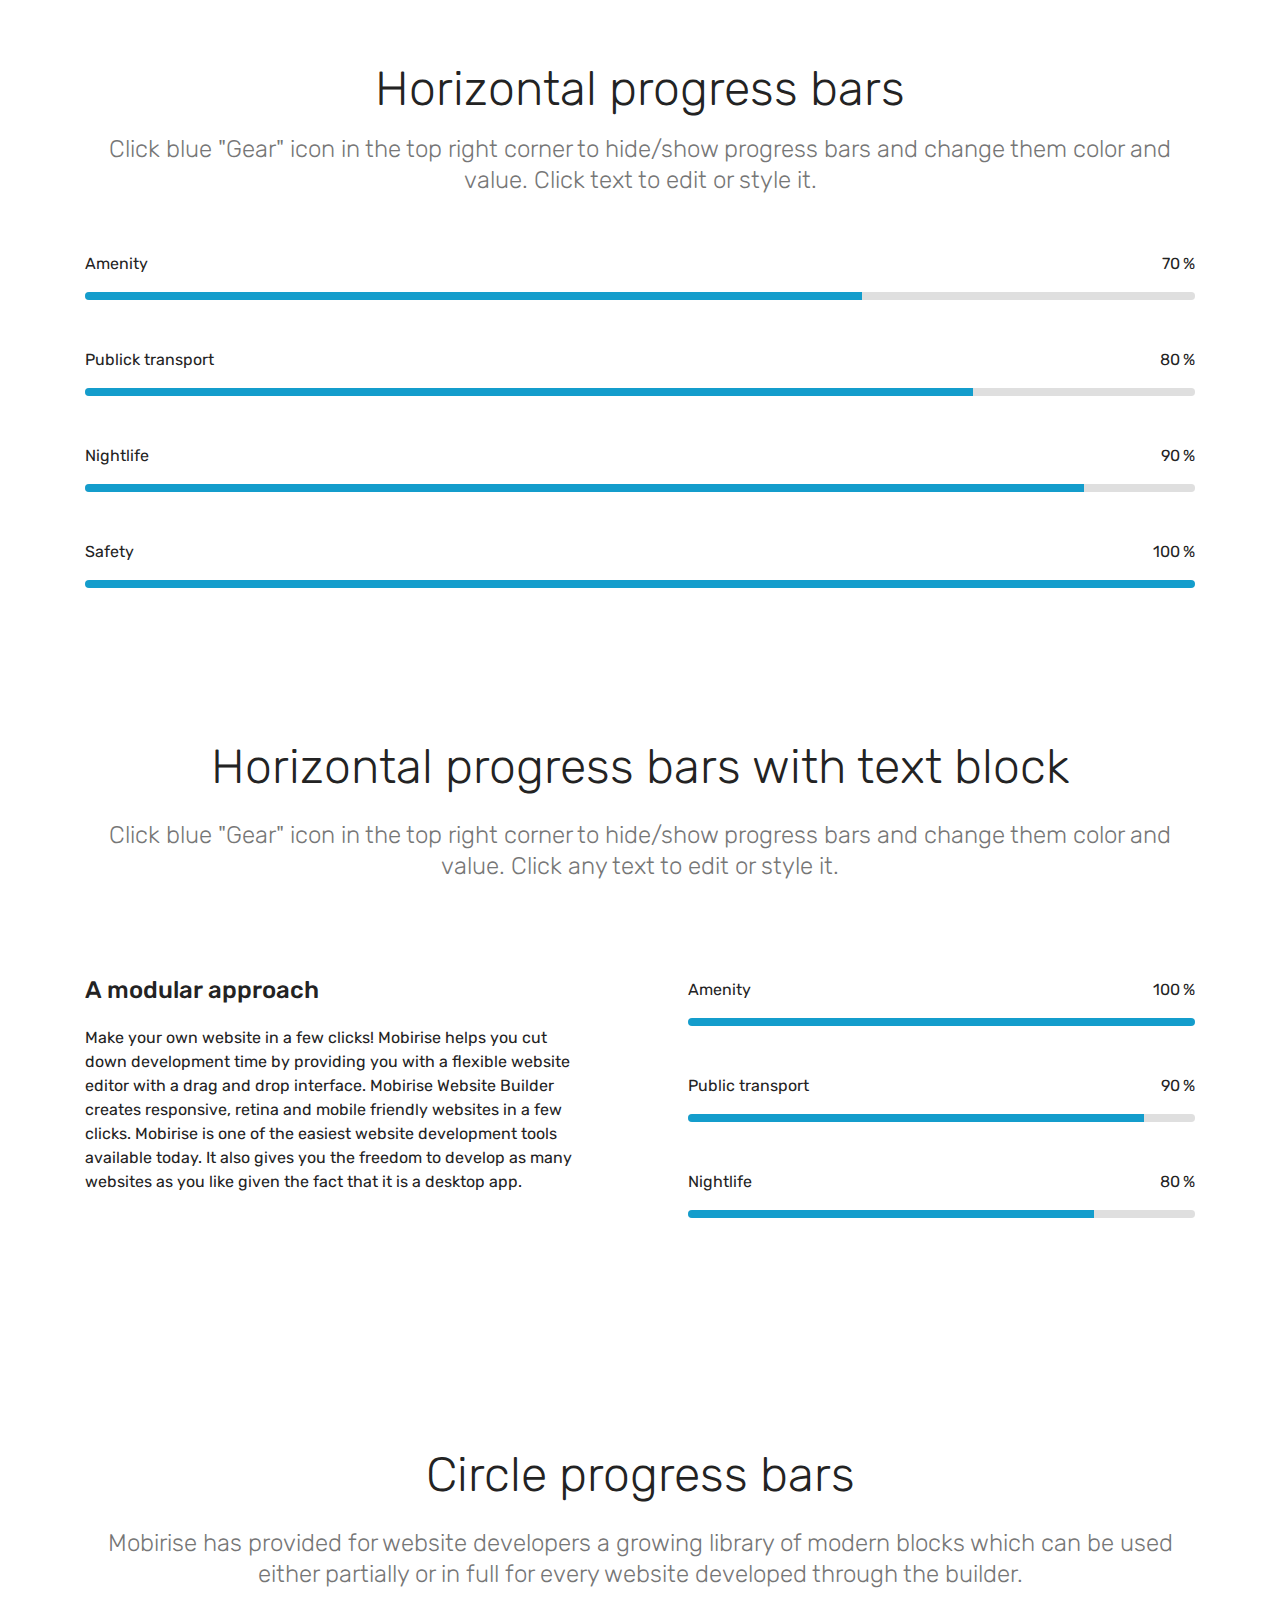
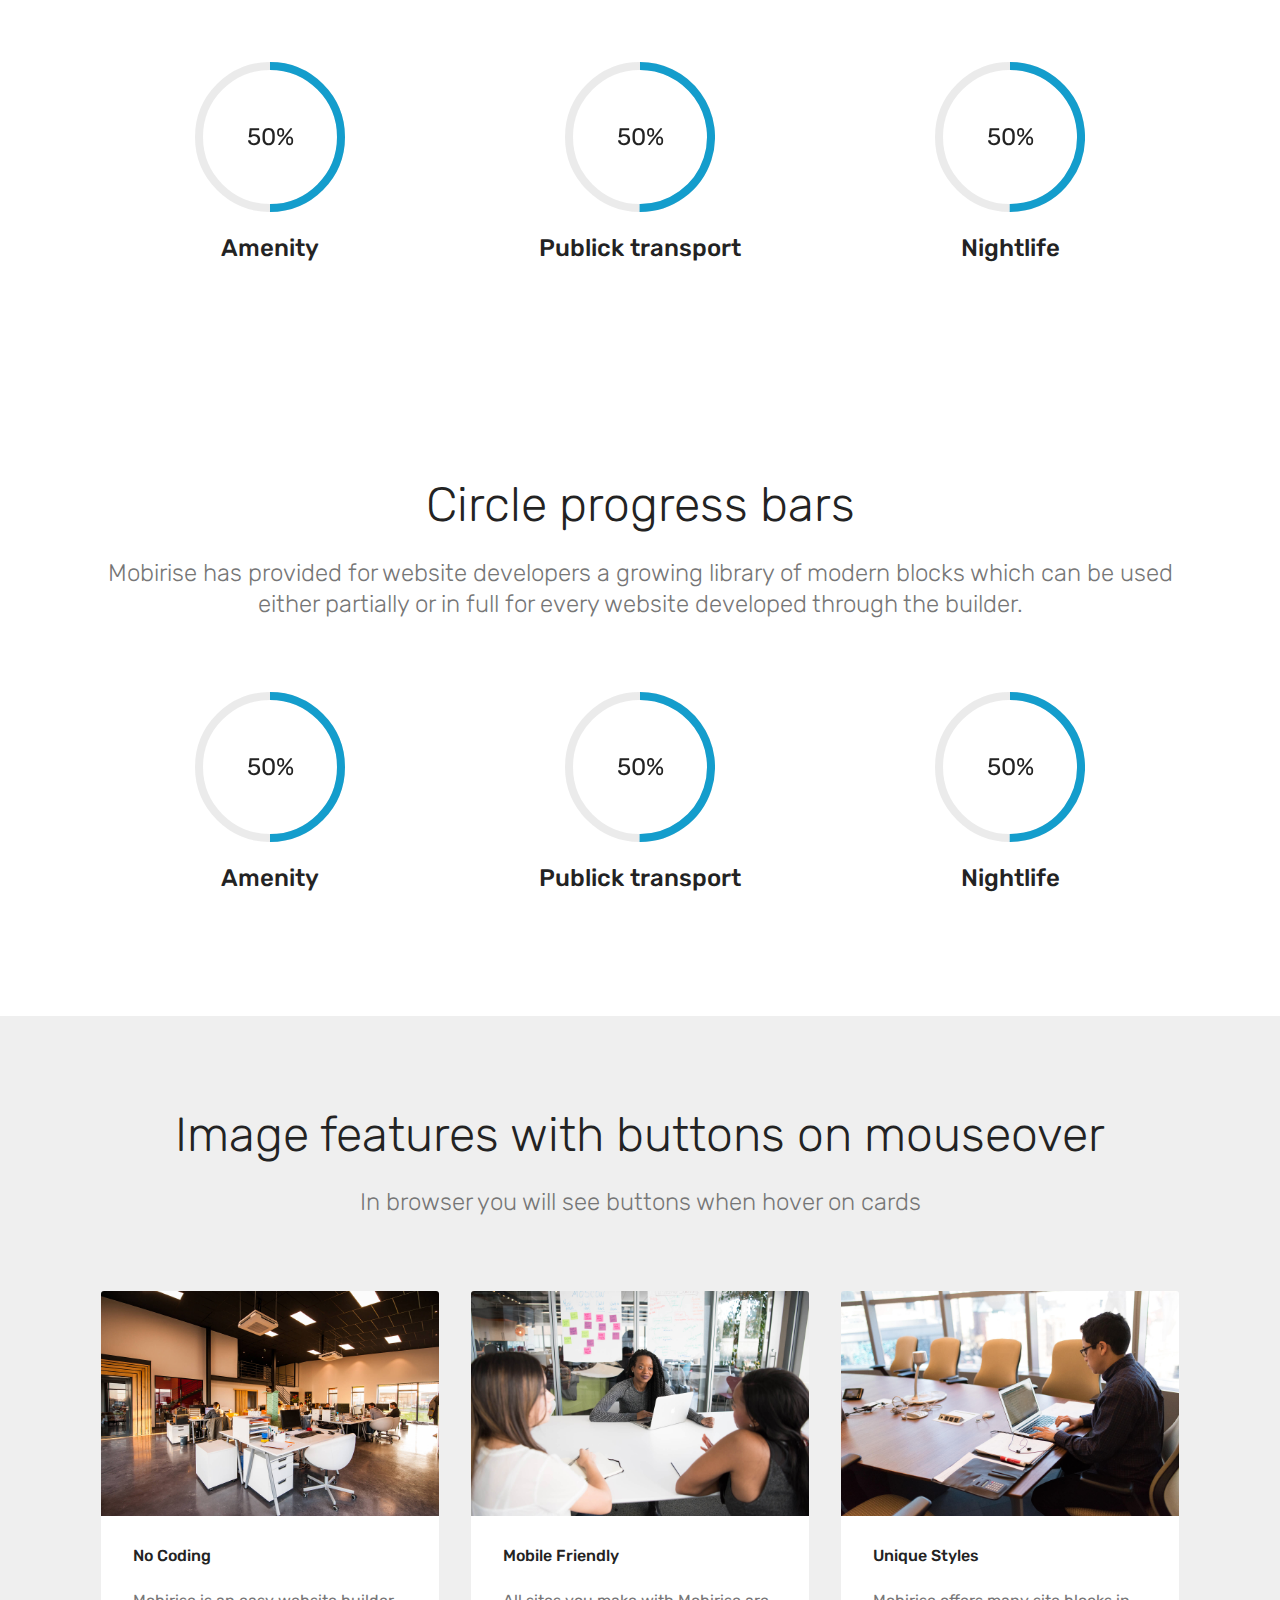
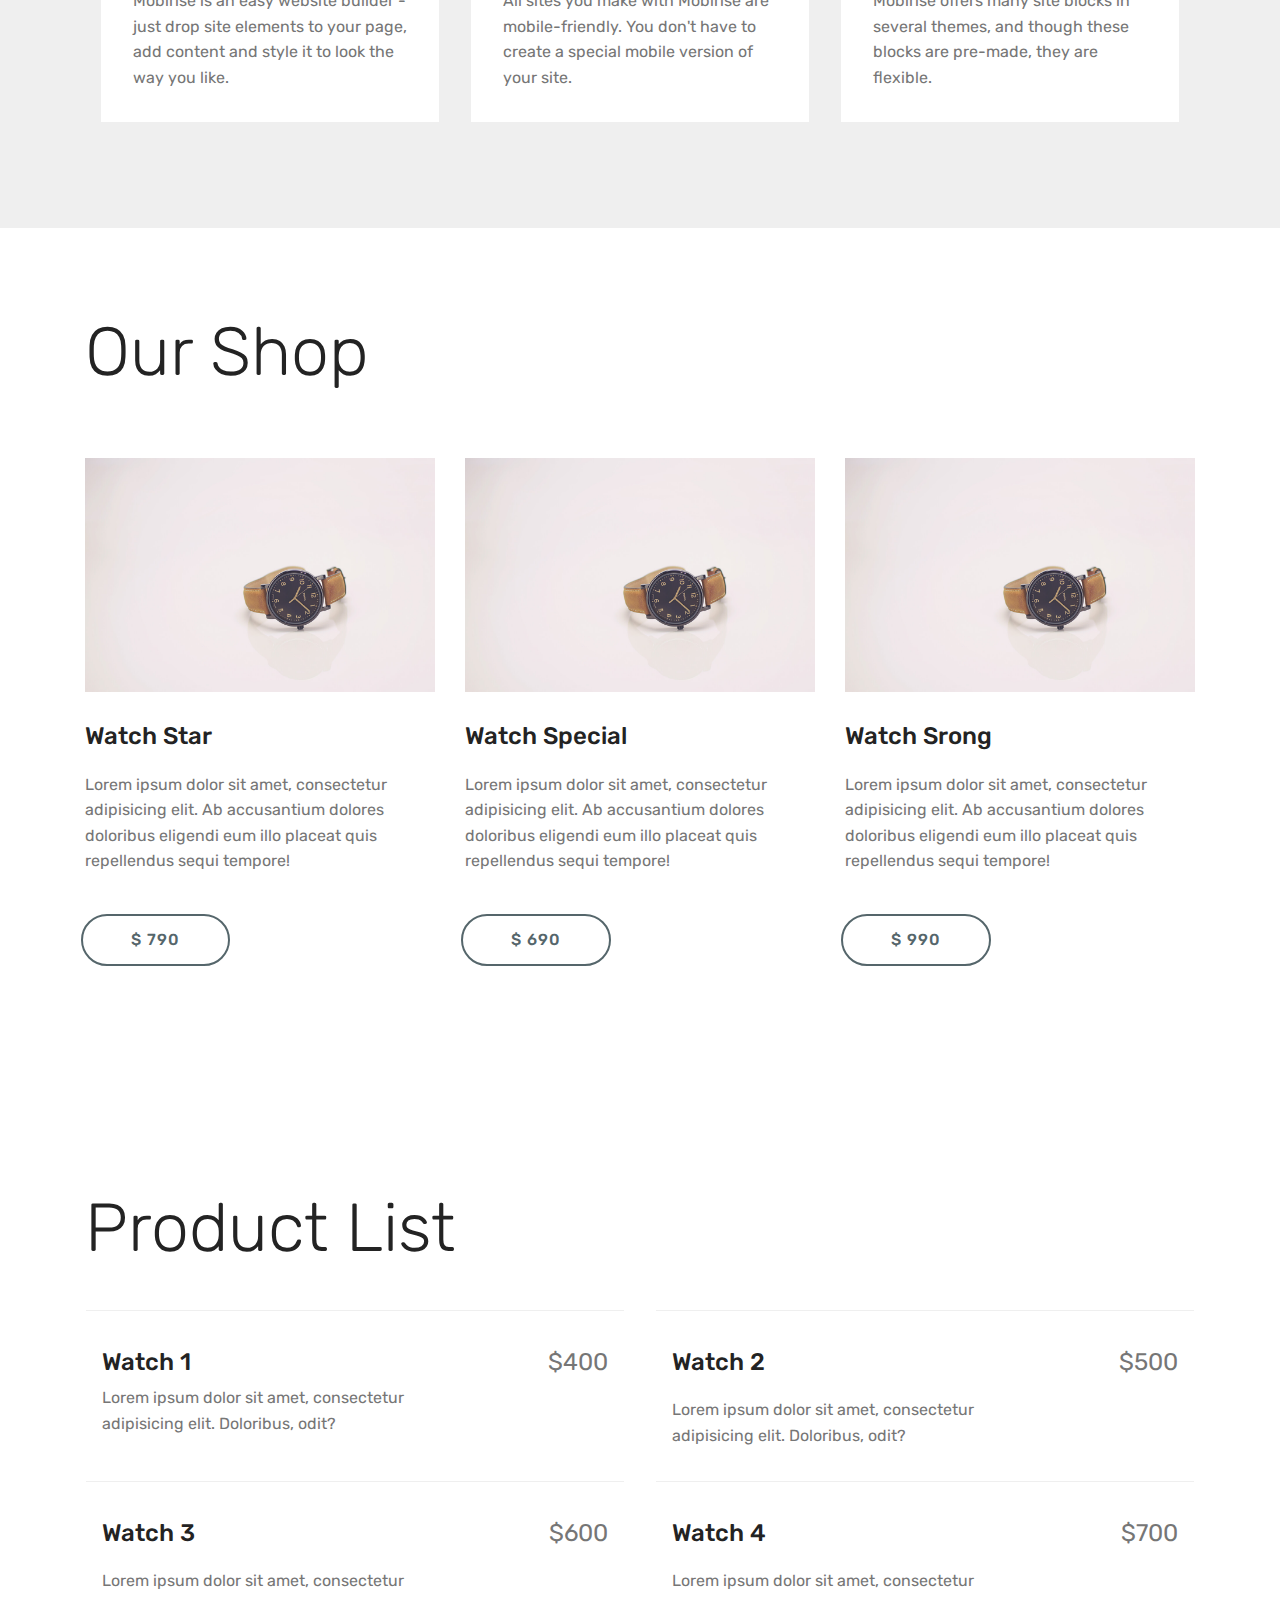
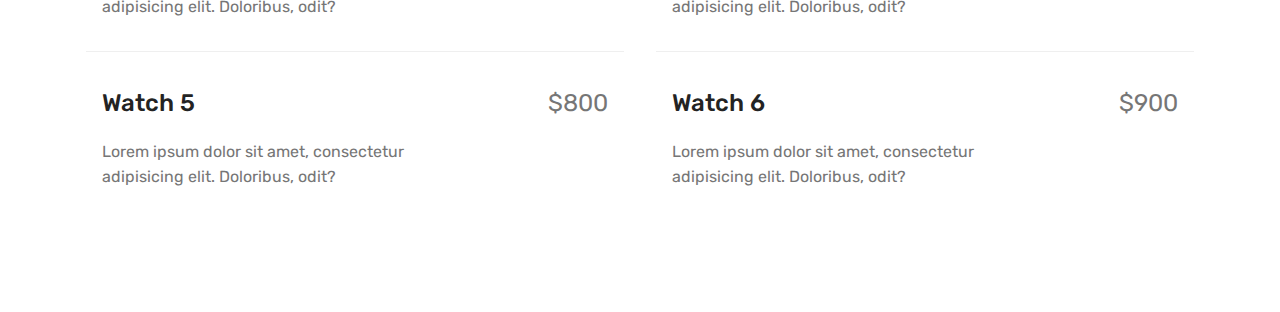
==== page1.html @ 444e35a7 "create github pages" ====
<!DOCTYPE html>
<html >
<head>
  <!-- Site made with Mobirise Website Builder v4.9.5, https://mobirise.com -->
  <meta charset="UTF-8">
  <meta http-equiv="X-UA-Compatible" content="IE=edge">
  <meta name="generator" content="Mobirise v4.9.5, mobirise.com">
  <meta name="viewport" content="width=device-width, initial-scale=1, minimum-scale=1">
  <link rel="shortcut icon" href="assets/images/logo4.png" type="image/x-icon">
  <meta name="description" content="Web Builder Description">
  <title>Page 1</title>
  <link rel="stylesheet" href="assets/tether/tether.min.css">
  <link rel="stylesheet" href="assets/bootstrap/css/bootstrap.min.css">
  <link rel="stylesheet" href="assets/bootstrap/css/bootstrap-grid.min.css">
  <link rel="stylesheet" href="assets/bootstrap/css/bootstrap-reboot.min.css">
  <link rel="stylesheet" href="assets/as-pie-progress/css/progress.min.css">
  <link rel="stylesheet" href="assets/theme/css/style.css">
  <link rel="stylesheet" href="assets/mobirise/css/mbr-additional.css" type="text/css">
  
  
  
</head>
<body>
  <section class="progress-bars1 cid-rkrWYn14xy" id="progress-bars1-0">
    
    

    

    <div class="container">
        <h2 class="mbr-section-title pb-2 align-center mbr-fonts-style display-2">
            Horizontal progress bars
        </h2>

        <h3 class="mbr-section-subtitle pb-5 mbr-fonts-style display-5">
            Click blue "Gear" icon in the top right corner to hide/show progress bars and change them color and value. Click text to edit or style it.
        </h3>

        <div class="progress_elements">
            <div class="progress1 pb-5">
                <div class="title-wrap">
                    <div class="progressbar-title mbr-fonts-style display-7">
                        <p>
                            Amenity
                        </p>
                    </div>
                    <div class="progress_value mbr-fonts-style display-7">
                        <div class="progressbar-number"></div>
                        <span>%</span>
                    </div>
                </div>
                <progress class="progress progress-primary" max="100" value="70">
                </progress>
            </div>
            
            <div class="progress2 pb-5">
                <div class="title-wrap">
                    <div class="progressbar-title mbr-fonts-style display-7">
                        <p>
                           Publick transport
                        </p>
                    </div>
                <div class="progress_value mbr-fonts-style display-7">
                    <div class="progressbar-number"></div>
                    <span>%</span>
                </div>
                </div>
                <progress class="progress progress-primary" max="100" value="80">
                </progress>
            </div>
            
            <div class="progress3 pb-5">
                <div class="title-wrap">
                    <div class="progressbar-title mbr-fonts-style display-7">
                        <p>
                            Nightlife
                        </p>
                    </div>
                    <div class="progress_value mbr-fonts-style display-7">
                        <div class="progressbar-number"></div>
                        <span>%</span>
                    </div>
                </div>
                <progress class="progress progress-primary" max="100" value="90">
                </progress>
            </div>
            
            <div class="progress4">
                <div class="title-wrap">
                    <div class="progressbar-title mbr-fonts-style display-7">
                        <p>
                            Safety
                        </p>
                    </div>
                <div class="progress_value mbr-fonts-style display-7">
                    <div class="progressbar-number"></div>
                    <span>%</span>
                </div>
                </div>
                <progress class="progress progress-primary" max="100" value="100">
                </progress>
            </div>
        </div>
    </div>
</section>

<section class="engine"><a href="https://mobirise.info">Mobirise</a></section><section class="progress-bars2 cid-rkrX08vwpB" id="progress-bars2-1">
    
     

    

    <div class="container">
        <h2 class="mbr-section-title pb-3 align-center mbr-fonts-style display-2">
            Horizontal progress bars with text block
        </h2>

        <h3 class="mbr-section-subtitle mbr-fonts-style display-5">
            Click blue "Gear" icon in the top right corner to hide/show progress bars and change them color and value. Click any text to edit or style it.
        </h3>

        <div class="row pt-5 mt-5">
            <div class="col-md-6 text-elements">
                <h4 class="section-content-title pb-3 align-left mbr-fonts-style display-5">
                    A modular approach  
                </h4>
                <p class="section-content-text align-left mbr-fonts-style display-7">
                    Make your own website in a few clicks! Mobirise helps you cut down development time by providing you with a flexible website editor with a drag and drop interface. Mobirise Website Builder creates responsive, retina and mobile friendly websites in a few clicks. Mobirise is one of the easiest website development tools available today. It also gives you the freedom to develop as many websites as you like given the fact that it is a desktop app.
                </p>
            </div>
            <div class="progress_elements col-md-6">
                <div class="progress1 pb-5">
                    <div class="title-wrap">
                        <div class="progressbar-title mbr-fonts-style display-7">
                            <p>
                                Amenity
                            </p>
                        </div>
                        <div class="progress_value mbr-fonts-style display-7">
                            <div class="progressbar-number">
                            </div>
                            <span>%</span>
                        </div>
                    </div>
                    <progress class="progress progress-primary " max="100" value="100">
                    </progress>
                </div>
                 
                <div class="progress2 pb-5">
                    <div class="title-wrap">
                        <div class="progressbar-title mbr-fonts-style display-7">
                            <p>
                                Public transport
                            </p>
                        </div>
                    <div class="progress_value mbr-fonts-style display-7">
                        <div class="progressbar-number">
                        </div>
                        <span>%</span>
                    </div>
                    </div>
                    <progress class="progress progress-primary" max="100" value="90">
                    </progress>
                </div>
                
                <div class="progress3 pb-5">
                    <div class="title-wrap">
                        <div class="progressbar-title mbr-fonts-style display-7">
                            <p>
                                Nightlife
                            </p>
                        </div>
                    <div class="progress_value mbr-fonts-style display-7">
                        <div class="progressbar-number">
                        </div>
                        <span>%</span>
                    </div>
                    </div>
                    <progress class="progress progress-primary" max="100" value="80">
                    </progress>
                </div>
                
                
            
                
            </div>
        </div>
    </div>
</section>

<section class="progress-bars3 cid-rkrX1d3pBz" id="progress-bars3-2">
 
     

    
    
    <div class="container">
        <h2 class="mbr-section-title pb-3 align-center mbr-fonts-style display-2">
            Circle progress bars
        </h2>

        <h3 class="mbr-section-subtitle mbr-fonts-style display-5">
            Mobirise has provided for website developers a growing library of modern blocks which can be used either partially or in full for every website developed through the builder.
        </h3>
    
        <div class="media-container-row pt-5 mt-2">
            <div class="card p-3 align-center">
                <div class="wrap">
                    <div class="pie_progress progress1" role="progressbar" data-goal="50">
                        <p class="pie_progress__number mbr-fonts-style display-5"></p>
                    </div>
                </div> 
                <div class="mbr-crt-title pt-3">
                    <h4 class="card-title py-2 mbr-fonts-style display-5">
                        Amenity
                    </h4>
                </div>                 
            </div>

            <div class="card p-3 align-center">
                <div class="wrap">
                    <div class="pie_progress progress2" role="progressbar" data-goal="60">
                        <p class="pie_progress__number mbr-fonts-style display-5"></p>
                    </div>
                </div> 
                <div class="mbr-crt-title pt-3">
                    <h4 class="card-title py-2 mbr-fonts-style display-5">
                        Publick transport
                    </h4>
                </div>                 
            </div>

            <div class="card p-3 align-center">
                <div class="wrap">
                    <div class="pie_progress progress3" role="progressbar" data-goal="70">
                        <p class="pie_progress__number mbr-fonts-style display-5"></p>
                    </div>
                </div> 
                <div class="mbr-crt-title pt-3">
                    <h4 class="card-title py-2 mbr-fonts-style display-5">
                        Nightlife
                    </h4>
                </div>                 
            </div>

            

            

            
        </div>
</div></section>

<section class="progress-bars3 cid-rkrX30wkEA" id="progress-bars3-3">
 
     

    
    
    <div class="container">
        <h2 class="mbr-section-title pb-3 align-center mbr-fonts-style display-2">
            Circle progress bars
        </h2>

        <h3 class="mbr-section-subtitle mbr-fonts-style display-5">
            Mobirise has provided for website developers a growing library of modern blocks which can be used either partially or in full for every website developed through the builder.
        </h3>
    
        <div class="media-container-row pt-5 mt-2">
            <div class="card p-3 align-center">
                <div class="wrap">
                    <div class="pie_progress progress1" role="progressbar" data-goal="50">
                        <p class="pie_progress__number mbr-fonts-style display-5"></p>
                    </div>
                </div> 
                <div class="mbr-crt-title pt-3">
                    <h4 class="card-title py-2 mbr-fonts-style display-5">
                        Amenity
                    </h4>
                </div>                 
            </div>

            <div class="card p-3 align-center">
                <div class="wrap">
                    <div class="pie_progress progress2" role="progressbar" data-goal="60">
                        <p class="pie_progress__number mbr-fonts-style display-5"></p>
                    </div>
                </div> 
                <div class="mbr-crt-title pt-3">
                    <h4 class="card-title py-2 mbr-fonts-style display-5">
                        Publick transport
                    </h4>
                </div>                 
            </div>

            <div class="card p-3 align-center">
                <div class="wrap">
                    <div class="pie_progress progress3" role="progressbar" data-goal="70">
                        <p class="pie_progress__number mbr-fonts-style display-5"></p>
                    </div>
                </div> 
                <div class="mbr-crt-title pt-3">
                    <h4 class="card-title py-2 mbr-fonts-style display-5">
                        Nightlife
                    </h4>
                </div>                 
            </div>

            

            

            
        </div>
</div></section>

<section class="features18 popup-btn-cards cid-rkrXeiwgIJ" id="features18-4">

    

    
    <div class="container">
        <h2 class="mbr-section-title pb-3 align-center mbr-fonts-style display-2">
            Image features with buttons on mouseover
        </h2>
        <h3 class="mbr-section-subtitle display-5 align-center mbr-fonts-style mbr-light">
            In browser you will see buttons when hover on cards
        </h3>
        <div class="media-container-row pt-5 ">
            <div class="card p-3 col-12 col-md-6 col-lg-4">
                <div class="card-wrapper ">
                    <div class="card-img">
                        <div class="mbr-overlay"></div>
                        <div class="mbr-section-btn text-center">
                            <a href="https://mobirise.co" class="btn btn-primary display-4">Learn More</a>
                        </div>
                        <img src="assets/images/background1.jpg" alt="Mobirise">
                    </div>
                    <div class="card-box">
                        <h4 class="card-title mbr-fonts-style display-7">
                            No Coding
                        </h4>
                        <p class="mbr-text mbr-fonts-style align-left display-7">
                            Mobirise is an easy website builder - just drop site elements to your page, add content and style it to look the way you like.
                        </p>
                    </div>
                </div>
            </div>
            <div class="card p-3 col-12 col-md-6 col-lg-4">
                <div class="card-wrapper">
                    <div class="card-img">
                        <div class="mbr-overlay"></div>
                        <div class="mbr-section-btn text-center">
                            <a href="https://mobirise.co" class="btn btn-primary display-4">Learn More</a>
                        </div>
                        <img src="assets/images/background2.jpg" alt="Mobirise">
                    </div>
                    <div class="card-box">
                        <h4 class="card-title mbr-fonts-style display-7">
                            Mobile Friendly
                        </h4>
                        <p class="mbr-text mbr-fonts-style display-7">
                           All sites you make with Mobirise are mobile-friendly. You don't have to create a special mobile version of your site.
                        </p>
                    </div>
                </div>
            </div>

            <div class="card p-3 col-12 col-md-6 col-lg-4">
                <div class="card-wrapper">
                    <div class="card-img">
                        <div class="mbr-overlay"></div>
                        <div class="mbr-section-btn text-center">
                            <a href="https://mobirise.co" class="btn btn-primary display-4">Learn More</a>
                        </div>
                        <img src="assets/images/background3.jpg" alt="Mobirise">
                    </div>
                    <div class="card-box">
                        <h4 class="card-title mbr-fonts-style display-7">
                            Unique Styles
                        </h4>
                        <p class="mbr-text mbr-fonts-style display-7">
                            Mobirise offers many site blocks in several themes, and though these blocks are pre-made, they are flexible.
                        </p>
                    </div>
                </div>
            </div>

            
        </div>
    </div>
</section>

<section class="services1 cid-rkrXhoCvKe" id="services1-5">
    <!---->
    
    <!---->
    <!--Overlay-->
    
    <!--Container-->
    <div class="container">
        <div class="row justify-content-center">
            <!--Titles-->
            <div class="title pb-5 col-12">
                <h2 class="align-left pb-3 mbr-fonts-style display-1">
                    Our Shop
                </h2>
                
            </div>
            <!--Card-1-->
            <div class="card col-12 col-md-6 col-lg-4">
                <div class="card-wrapper">
                    <div class="card-img">
                        <img src="assets/images/product1.jpg" alt="Mobirise">
                    </div>
                    <div class="card-box pb-md-5">
                        <h4 class="card-title mbr-fonts-style display-5">
                            Watch Star
                        </h4>
                        <p class="mbr-text mbr-fonts-style display-7">
                            Lorem ipsum dolor sit amet, consectetur adipisicing elit. Ab accusantium dolores doloribus
                            eligendi eum illo placeat quis repellendus sequi tempore!
                        </p>
                        <!--Btn-->
                        <div class="mbr-section-btn align-left">
                            <a href="https://mobirise.co" class="btn btn-warning-outline display-4">
                                $ 790
                            </a>
                        </div>
                    </div>
                </div>
            </div>
            <!--Card-2-->
            <div class="card col-12 col-md-6 col-lg-4">
                <div class="card-wrapper">
                    <div class="card-img">
                        <img src="assets/images/product1.jpg" alt="Mobirise">
                    </div>
                    <div class="card-box pb-md-5">
                        <h4 class="card-title mbr-fonts-style display-5">
                            Watch Special
                        </h4>
                        <p class="mbr-text mbr-fonts-style display-7">
                            Lorem ipsum dolor sit amet, consectetur adipisicing elit. Ab accusantium dolores doloribus
                            eligendi eum illo placeat quis repellendus sequi tempore!
                        </p>
                        <!--Btn-->
                        <div class="mbr-section-btn align-left">
                            <a href="https://mobirise.co" class="btn btn-warning-outline display-4">
                                $ 690
                            </a>
                        </div>
                    </div>
                </div>
            </div>
            <!--Card-3-->
            <div class="card col-12 col-md-6 col-lg-4 last-child">
                <div class="card-wrapper">
                    <div class="card-img">
                        <img src="assets/images/product1.jpg" alt="Mobirise">
                    </div>
                    <div class="card-box">
                        <h4 class="card-title mbr-fonts-style display-5">
                            Watch Srong
                        </h4>
                        <p class="mbr-text mbr-fonts-style display-7">
                            Lorem ipsum dolor sit amet, consectetur adipisicing elit. Ab accusantium dolores doloribus
                            eligendi eum illo placeat quis repellendus sequi tempore!
                        </p>
                        <!--Btn-->
                        <div class="mbr-section-btn align-left">
                            <a href="https://mobirise.co" class="btn btn-warning-outline display-4">
                                $ 990
                            </a>
                        </div>
                    </div>
                </div>
            </div>
            <!--Card-4-->
            
        </div>
    </div>
</section>

<section class="services3 cid-rkrXj0FADo" id="services3-6">
    <!---->
    
    <!---->
    <!--Overlay-->
    
    <!--Container-->
    <div class="container">
        <div class="row">
            <!--Titles-->
            <div class="title pb-5 col-12">
                <h2 class="align-left mbr-fonts-style display-1">
                    Product List
                </h2>
                
            </div>
            <!--Card-1-->
            <div class="card px-3 col-12 col-md-6">
                <div class="card-wrapper media-container-row media-container-row">
                    <div class="card-box">
                        <div class="top-line pb-1">
                            <h4 class="card-title mbr-fonts-style display-5">
                                Watch 1
                            </h4>
                            <p class="mbr-text card-title cost mbr-fonts-style m-0 display-5">
                                $400
                            </p>
                        </div>
                        <div class="bottom-line">
                            <p class="mbr-text mbr-fonts-style display-7">
                                Lorem ipsum dolor sit amet, consectetur adipisicing elit. Doloribus, odit?
                            </p>
                        </div>
                    </div>
                </div>
            </div>
            <!--Card-2-->
            <div class="card px-3 col-12 col-md-6">
                <div class="card-wrapper media-container-row media-container-row">
                    <div class="card-box">
                        <div class="top-line pb-3">
                            <h4 class="card-title mbr-fonts-style display-5">
                                Watch 2
                            </h4>
                            <p class="mbr-text card-title cost mbr-fonts-style m-0 display-5">
                                $500
                            </p>
                        </div>
                        <div class="bottom-line">
                            <p class="mbr-text mbr-fonts-style display-7">
                                Lorem ipsum dolor sit amet, consectetur adipisicing elit. Doloribus, odit?
                            </p>
                        </div>
                    </div>
                </div>
            </div>
            <!--Card-3-->
            <div class="card px-3 col-12 col-md-6">
                <div class="card-wrapper media-container-row media-container-row">
                    <div class="card-box">
                        <div class="top-line pb-3">
                            <h4 class="card-title mbr-fonts-style display-5">
                                Watch 3
                            </h4>
                            <p class="mbr-text card-title cost mbr-fonts-style m-0 display-5">
                                $600
                            </p>
                        </div>
                        <div class="bottom-line">
                            <p class="mbr-text mbr-fonts-style display-7">
                                Lorem ipsum dolor sit amet, consectetur adipisicing elit. Doloribus, odit?
                            </p>
                        </div>
                    </div>
                </div>
            </div>
            <!--Card-4-->
            <div class="card px-3 col-12 col-md-6">
                <div class="card-wrapper media-container-row media-container-row">
                    <div class="card-box">
                        <div class="top-line pb-3">
                            <h4 class="card-title mbr-fonts-style display-5">
                                Watch 4
                            </h4>
                            <p class="mbr-text card-title cost mbr-fonts-style m-0 display-5">
                                $700
                            </p>
                        </div>
                        <div class="bottom-line">
                            <p class="mbr-text mbr-fonts-style display-7">
                                Lorem ipsum dolor sit amet, consectetur adipisicing elit. Doloribus, odit?
                            </p>
                        </div>
                    </div>
                </div>
            </div>
            <!--Card-5-->
            <div class="card px-3 col-12 col-md-6">
                <div class="card-wrapper media-container-row media-container-row">
                    <div class="card-box">
                        <div class="top-line pb-3">
                            <h4 class="card-title mbr-fonts-style display-5">
                                Watch 5
                            </h4>
                            <p class="mbr-text card-title cost mbr-fonts-style m-0 display-5">
                                $800
                            </p>
                        </div>
                        <div class="bottom-line">
                            <p class="mbr-text mbr-fonts-style display-7">
                                Lorem ipsum dolor sit amet, consectetur adipisicing elit. Doloribus, odit?
                            </p>
                        </div>
                    </div>
                </div>
            </div>
            <!--Card-6-->
            <div class="card px-3 col-12 col-md-6">
                <div class="card-wrapper media-container-row media-container-row">
                    <div class="card-box">
                        <div class="top-line pb-3">
                            <h4 class="card-title mbr-fonts-style display-5">
                                Watch 6
                            </h4>
                            <p class="mbr-text card-title cost mbr-fonts-style m-0 display-5">
                                $900
                            </p>
                        </div>
                        <div class="bottom-line">
                            <p class="mbr-text mbr-fonts-style display-7">
                                Lorem ipsum dolor sit amet, consectetur adipisicing elit. Doloribus, odit?
                            </p>
                        </div>
                    </div>
                </div>
            </div>
            <!--Card-7-->
            
            <!--Card-8-->
            
            <!--Card-9-->
            
            <!--Card-10-->
            
            <!--Card-11-->
            
            <!--Card-12-->
            
        </div>
    </div>
</section>


  <script src="assets/web/assets/jquery/jquery.min.js"></script>
  <script src="assets/popper/popper.min.js"></script>
  <script src="assets/tether/tether.min.js"></script>
  <script src="assets/bootstrap/js/bootstrap.min.js"></script>
  <script src="assets/smoothscroll/smooth-scroll.js"></script>
  <script src="assets/as-pie-progress/jquery-as-pie-progress.min.js"></script>
  <script src="assets/mbr-popup-btns/mbr-popup-btns.js"></script>
  <script src="assets/theme/js/script.js"></script>
  
  
</body>
</html>
---- assets/as-pie-progress/css/progress.min.css ----
/**
* jQuery asPieProgress
* A jQuery plugin that animate the progress bar
* Compiled: Fri Sep 02 2016 14:07:00 GMT+0800 (CST)
* @version v0.3.4
* @link https://github.com/amazingSurge/jquery-asPieProgress
* @copyright LGPL-3.0
*/
.pie_progress{position:relative;text-align:center;-webkit-transform-style:preserve-3d;transform-style:preserve-3d}.pie_progress svg{margin:0 auto}.pie_progress__content,.pie_progress__icon,.pie_progress__label,.pie_progress__number{position:absolute;top:50%;left:0;width:100%;-webkit-transform:translateY(-50%);-ms-transform:translateY(-50%);transform:translateY(-50%)}.pie_progress__number{font-size:42px}.pie_progress__label{margin-top:32px;font-size:12px}.pie_progress__svg{position:relative;display:inline-block;width:100%;padding-bottom:100%;overflow:hidden;vertical-align:middle}.pie_progress__svg svg{position:absolute;top:0;left:0;display:inline-block}
---- assets/theme/css/style.css ----
/*!
 * Mobirise v4 theme (https://mobirise.com/)
 * Copyright 2017 Mobirise
 */
section {
  background-color: #eeeeee; }

section,
.container,
.container-fluid {
  position: relative;
  word-wrap: break-word; }

a.mbr-iconfont:hover {
  text-decoration: none; }

.article .lead p, .article .lead ul, .article .lead ol, .article .lead pre, .article .lead blockquote {
  margin-bottom: 0; }

a {
  font-style: normal;
  font-weight: 400;
  cursor: pointer; }
  a, a:hover {
    text-decoration: none; }

figure {
  margin-bottom: 0; }

body {
  color: #232323; }

h1, h2, h3, h4, h5, h6,
.h1, .h2, .h3, .h4, .h5, .h6,
.display-1, .display-2, .display-3, .display-4 {
  line-height: 1;
  word-break: break-word;
  word-wrap: break-word; }

b, strong {
  font-weight: bold; }

blockquote {
  padding: 10px 0 10px 20px;
  position: relative;
  border-left: 2px solid;
  border-color: #ff3366; }

input:-webkit-autofill, input:-webkit-autofill:hover, input:-webkit-autofill:focus, input:-webkit-autofill:active {
  transition-delay: 9999s;
  transition-property: background-color, color; }

textarea[type="hidden"] {
  display: none; }

body {
  position: relative; }

section {
  background-position: 50% 50%;
  background-repeat: no-repeat;
  background-size: cover; }
  section .mbr-background-video,
  section .mbr-background-video-preview {
    position: absolute;
    bottom: 0;
    left: 0;
    right: 0;
    top: 0; }

.hidden {
  visibility: hidden; }

.mbr-z-index20 {
  z-index: 20; }

/*! Base colors */
.mbr-white {
  color: #ffffff; }

.mbr-black {
  color: #000000; }

.mbr-bg-white {
  background-color: #ffffff; }

.mbr-bg-black {
  background-color: #000000; }

/*! Text-aligns */
.align-left {
  text-align: left; }

.align-center {
  text-align: center; }

.align-right {
  text-align: right; }

@media (max-width: 767px) {
  .align-left, .align-center, .align-right, .mbr-section-btn, .mbr-section-title {
    text-align: center; } }
/*! Font-weight  */
.mbr-light {
  font-weight: 300; }

.mbr-regular {
  font-weight: 400; }

.mbr-semibold {
  font-weight: 500; }

.mbr-bold {
  font-weight: 700; }

/*! Media  */
.media-size-item {
  -webkit-flex: 1 1 auto;
  -moz-flex: 1 1 auto;
  -ms-flex: 1 1 auto;
  -o-flex: 1 1 auto;
  flex: 1 1 auto; }

.media-content {
  -webkit-flex-basis: 100%;
  flex-basis: 100%; }

.media-container-row {
  display: -ms-flexbox;
  display: -webkit-flex;
  display: flex;
  -webkit-flex-direction: row;
  -ms-flex-direction: row;
  flex-direction: row;
  -webkit-flex-wrap: wrap;
  -ms-flex-wrap: wrap;
  flex-wrap: wrap;
  -webkit-justify-content: center;
  -ms-flex-pack: center;
  justify-content: center;
  -webkit-align-content: center;
  -ms-flex-line-pack: center;
  align-content: center;
  -webkit-align-items: start;
  -ms-flex-align: start;
  align-items: start; }
  .media-container-row .media-size-item {
    width: 400px; }

.media-container-column {
  display: -ms-flexbox;
  display: -webkit-flex;
  display: flex;
  -webkit-flex-direction: column;
  -ms-flex-direction: column;
  flex-direction: column;
  -webkit-flex-wrap: wrap;
  -ms-flex-wrap: wrap;
  flex-wrap: wrap;
  -webkit-justify-content: center;
  -ms-flex-pack: center;
  justify-content: center;
  -webkit-align-content: center;
  -ms-flex-line-pack: center;
  align-content: center;
  -webkit-align-items: stretch;
  -ms-flex-align: stretch;
  align-items: stretch; }
  .media-container-column > * {
    width: 100%; }

@media (min-width: 992px) {
  .media-container-row {
    -webkit-flex-wrap: nowrap;
    -ms-flex-wrap: nowrap;
    flex-wrap: nowrap; } }
figure {
  overflow: hidden; }

figure[mbr-media-size] {
  transition: width 0.1s; }

.mbr-figure img, .mbr-figure iframe {
  display: block;
  width: 100%; }

.card {
  background-color: transparent;
  border: none; }

.card-img {
  text-align: center;
  flex-shrink: 0;
  -webkit-flex-shrink: 0; }

.media {
  max-width: 100%;
  margin: 0 auto; }

.mbr-figure {
  -ms-flex-item-align: center;
  -ms-grid-row-align: center;
  -webkit-align-self: center;
  align-self: center; }

.media-container > div {
  max-width: 100%; }

.mbr-figure img, .card-img img {
  width: 100%; }

@media (max-width: 991px) {
  .media-size-item {
    width: auto !important; }

  .media {
    width: auto; }

  .mbr-figure {
    width: 100% !important; } }
/*! Buttons */
.mbr-section-btn {
  margin-left: -.25rem;
  margin-right: -.25rem;
  font-size: 0; }

nav .mbr-section-btn {
  margin-left: 0rem;
  margin-right: 0rem; }

/*! Btn icon margin */
.btn .mbr-iconfont, .btn.btn-sm .mbr-iconfont {
  cursor: pointer;
  margin-right: 0.5rem; }

.btn.btn-md .mbr-iconfont, .btn.btn-md .mbr-iconfont {
  margin-right: 0.8rem; }

.mbr-regular {
  font-weight: 400; }

.mbr-semibold {
  font-weight: 500; }

.mbr-bold {
  font-weight: 700; }

[type="submit"] {
  -webkit-appearance: none; }

/*! Full-screen */
.mbr-fullscreen .mbr-overlay {
  min-height: 100vh; }

.mbr-fullscreen {
  display: flex;
  display: -webkit-flex;
  display: -moz-flex;
  display: -ms-flex;
  display: -o-flex;
  align-items: center;
  -webkit-align-items: center;
  min-height: 100vh;
  padding-top: 3rem;
  padding-bottom: 3rem; }

/*! Map */
.map {
  height: 25rem;
  position: relative; }
  .map iframe {
    width: 100%;
    height: 100%; }

/* Form */
.form-asterisk {
  font-family: initial;
  position: absolute;
  top: -2px;
  font-weight: normal; }

/*! Scroll to top arrow */
.mbr-arrow-up {
  bottom: 25px;
  right: 90px;
  position: fixed;
  text-align: right;
  z-index: 5000;
  color: #ffffff;
  font-size: 32px;
  transform: rotate(180deg);
  -webkit-transform: rotate(180deg); }

.mbr-arrow-up a {
  background: rgba(0, 0, 0, 0.2);
  border-radius: 3px;
  color: #fff;
  display: inline-block;
  height: 60px;
  width: 60px;
  outline-style: none !important;
  position: relative;
  text-decoration: none;
  transition: all .3s ease-in-out;
  cursor: pointer;
  text-align: center; }
  .mbr-arrow-up a:hover {
    background-color: rgba(0, 0, 0, 0.4); }
  .mbr-arrow-up a i {
    line-height: 60px; }

.mbr-arrow-up-icon {
  display: block;
  color: #fff; }

.mbr-arrow-up-icon::before {
  content: "\203a";
  display: inline-block;
  font-family: serif;
  font-size: 32px;
  line-height: 1;
  font-style: normal;
  position: relative;
  top: 6px;
  left: -4px;
  -webkit-transform: rotate(-90deg);
  transform: rotate(-90deg); }

/*! Arrow Down */
.mbr-arrow {
  position: absolute;
  bottom: 45px;
  left: 50%;
  width: 60px;
  height: 60px;
  cursor: pointer;
  background-color: rgba(80, 80, 80, 0.5);
  border-radius: 50%;
  -webkit-transform: translateX(-50%);
  transform: translateX(-50%); }
  .mbr-arrow > a {
    display: inline-block;
    text-decoration: none;
    outline-style: none;
    -webkit-animation: arrowdown 1.7s ease-in-out infinite;
    animation: arrowdown 1.7s ease-in-out infinite; }
    .mbr-arrow > a > i {
      position: absolute;
      top: -2px;
      left: 15px;
      font-size: 2rem; }

@keyframes arrowdown {
  0% {
    transform: translateY(0px);
    -webkit-transform: translateY(0px); }
  50% {
    transform: translateY(-5px);
    -webkit-transform: translateY(-5px); }
  100% {
    transform: translateY(0px);
    -webkit-transform: translateY(0px); } }
@-webkit-keyframes arrowdown {
  0% {
    transform: translateY(0px);
    -webkit-transform: translateY(0px); }
  50% {
    transform: translateY(-5px);
    -webkit-transform: translateY(-5px); }
  100% {
    transform: translateY(0px);
    -webkit-transform: translateY(0px); } }
@media (max-width: 500px) {
  .mbr-arrow-up {
    left: 50%;
    right: auto;
    transform: translateX(-50%) rotate(180deg);
    -webkit-transform: translateX(-50%) rotate(180deg); } }
/*Gradients animation*/
@keyframes gradient-animation {
  from {
    background-position: 0% 100%;
    animation-timing-function: ease-in-out; }
  to {
    background-position: 100% 0%;
    animation-timing-function: ease-in-out; } }
@-webkit-keyframes gradient-animation {
  from {
    background-position: 0% 100%;
    animation-timing-function: ease-in-out; }
  to {
    background-position: 100% 0%;
    animation-timing-function: ease-in-out; } }
.bg-gradient {
  background-size: 200% 200%;
  animation: gradient-animation 5s infinite alternate;
  -webkit-animation: gradient-animation 5s infinite alternate; }

.menu .navbar-brand {
  display: -webkit-flex; }
  .menu .navbar-brand span {
    display: flex;
    display: -webkit-flex; }
  .menu .navbar-brand .navbar-caption-wrap {
    display: -webkit-flex; }
  .menu .navbar-brand .navbar-logo img {
    display: -webkit-flex; }
@media (min-width: 768px) and (max-width: 991px) {
  .menu .navbar-toggleable-sm .navbar-nav {
    display: -webkit-box;
    display: -webkit-flex;
    display: -ms-flexbox; } }
@media (min-width: 992px) {
  .menu .navbar-nav.nav-dropdown {
    display: -webkit-flex; }
  .menu .navbar-toggleable-sm .navbar-collapse {
    display: -webkit-flex !important; } }
@media (max-width: 767px) {
  .menu .navbar-collapse {
    max-height: 80vh; }
  .menu .dropdown-menu {
    max-height: 60vh; } }

.navbar {
  display: -webkit-flex;
  -webkit-flex-wrap: wrap;
  -webkit-align-items: center;
  -webkit-justify-content: space-between; }

.navbar-collapse {
  -webkit-flex-basis: 100%;
  -webkit-flex-grow: 1;
  -webkit-align-items: center; }

.nav-dropdown .link {
  padding: .667em 1.667em !important;
  margin: 0 !important; }

.nav {
  display: -webkit-flex;
  -webkit-flex-wrap: wrap; }

.row {
  display: -webkit-flex;
  -webkit-flex-wrap: wrap; }

.justify-content-center {
  -webkit-justify-content: center; }

.form-inline {
  display: -webkit-flex;
  -webkit-flex-flow: row wrap;
  -webkit-align-items: center; }

.card-wrapper {
  -webkit-flex: 1; }

.carousel-control {
  z-index: 10;
  display: -webkit-flex;
  -webkit-align-items: center;
  -webkit-justify-content: center; }

.carousel-controls {
  display: -webkit-flex; }

.media {
  display: -webkit-flex; }

.jq-selectbox__select {
  padding: 1.07em .5em;
  position: absolute;
  top: 0;
  left: 0;
  width: 100%; }

.jq-selectbox__dropdown {
  position: absolute;
  top: 100% !important;
  left: 0 !important;
  width: 100% !important; }

.jq-selectbox__trigger-arrow {
  transform: translateY(-50%); }

.jq-selectbox li {
  padding: 1.07em .5em; }

/*# sourceMappingURL=style.css.map */
.engine {
	position: absolute;
	text-indent: -2400px;
	text-align: center;
	padding: 0;
	top: 0;
	left: -2400px;
}
---- assets/mobirise/css/mbr-additional.css ----
@import url(https://fonts.googleapis.com/css?family=Rubik:300,300i,400,400i,500,500i,700,700i,900,900i);





body {
  font-style: normal;
  line-height: 1.5;
}
.mbr-section-title {
  font-style: normal;
  line-height: 1.2;
}
.mbr-section-subtitle {
  line-height: 1.3;
}
.mbr-text {
  font-style: normal;
  line-height: 1.6;
}
.display-1 {
  font-family: 'Rubik', sans-serif;
  font-size: 4.25rem;
}
.display-1 > .mbr-iconfont {
  font-size: 6.8rem;
}
.display-2 {
  font-family: 'Rubik', sans-serif;
  font-size: 3rem;
}
.display-2 > .mbr-iconfont {
  font-size: 4.8rem;
}
.display-4 {
  font-family: 'Rubik', sans-serif;
  font-size: 1rem;
}
.display-4 > .mbr-iconfont {
  font-size: 1.6rem;
}
.display-5 {
  font-family: 'Rubik', sans-serif;
  font-size: 1.5rem;
}
.display-5 > .mbr-iconfont {
  font-size: 2.4rem;
}
.display-7 {
  font-family: 'Rubik', sans-serif;
  font-size: 1rem;
}
.display-7 > .mbr-iconfont {
  font-size: 1.6rem;
}
/* ---- Fluid typography for mobile devices ---- */
/* 1.4 - font scale ratio ( bootstrap == 1.42857 ) */
/* 100vw - current viewport width */
/* (48 - 20)  48 == 48rem == 768px, 20 == 20rem == 320px(minimal supported viewport) */
/* 0.65 - min scale variable, may vary */
@media (max-width: 768px) {
  .display-1 {
    font-size: 3.4rem;
    font-size: calc( 2.1374999999999997rem + (4.25 - 2.1374999999999997) * ((100vw - 20rem) / (48 - 20)));
    line-height: calc( 1.4 * (2.1374999999999997rem + (4.25 - 2.1374999999999997) * ((100vw - 20rem) / (48 - 20))));
  }
  .display-2 {
    font-size: 2.4rem;
    font-size: calc( 1.7rem + (3 - 1.7) * ((100vw - 20rem) / (48 - 20)));
    line-height: calc( 1.4 * (1.7rem + (3 - 1.7) * ((100vw - 20rem) / (48 - 20))));
  }
  .display-4 {
    font-size: 0.8rem;
    font-size: calc( 1rem + (1 - 1) * ((100vw - 20rem) / (48 - 20)));
    line-height: calc( 1.4 * (1rem + (1 - 1) * ((100vw - 20rem) / (48 - 20))));
  }
  .display-5 {
    font-size: 1.2rem;
    font-size: calc( 1.175rem + (1.5 - 1.175) * ((100vw - 20rem) / (48 - 20)));
    line-height: calc( 1.4 * (1.175rem + (1.5 - 1.175) * ((100vw - 20rem) / (48 - 20))));
  }
}
/* Buttons */
.btn {
  font-weight: 500;
  border-width: 2px;
  font-style: normal;
  letter-spacing: 1px;
  margin: .4rem .8rem;
  white-space: normal;
  -webkit-transition: all 0.3s ease-in-out;
  -moz-transition: all 0.3s ease-in-out;
  transition: all 0.3s ease-in-out;
  display: inline-flex;
  align-items: center;
  justify-content: center;
  word-break: break-word;
  -webkit-align-items: center;
  -webkit-justify-content: center;
  display: -webkit-inline-flex;
  padding: 1rem 3rem;
  border-radius: 3px;
}
.btn-sm {
  font-weight: 500;
  letter-spacing: 1px;
  -webkit-transition: all 0.3s ease-in-out;
  -moz-transition: all 0.3s ease-in-out;
  transition: all 0.3s ease-in-out;
  padding: 0.6rem 1.5rem;
  border-radius: 3px;
}
.btn-md {
  font-weight: 500;
  letter-spacing: 1px;
  margin: .4rem .8rem !important;
  -webkit-transition: all 0.3s ease-in-out;
  -moz-transition: all 0.3s ease-in-out;
  transition: all 0.3s ease-in-out;
  padding: 1rem 3rem;
  border-radius: 3px;
}
.btn-lg {
  font-weight: 500;
  letter-spacing: 1px;
  margin: .4rem .8rem !important;
  -webkit-transition: all 0.3s ease-in-out;
  -moz-transition: all 0.3s ease-in-out;
  transition: all 0.3s ease-in-out;
  padding: 1.2rem 3.2rem;
  border-radius: 3px;
}
.bg-primary {
  background-color: #149dcc !important;
}
.bg-success {
  background-color: #f7ed4a !important;
}
.bg-info {
  background-color: #82786e !important;
}
.bg-warning {
  background-color: #879a9f !important;
}
.bg-danger {
  background-color: #b1a374 !important;
}
.btn-primary,
.btn-primary:active {
  background-color: #149dcc !important;
  border-color: #149dcc !important;
  color: #ffffff !important;
}
.btn-primary:hover,
.btn-primary:focus,
.btn-primary.focus,
.btn-primary.active {
  color: #ffffff !important;
  background-color: #0d6786 !important;
  border-color: #0d6786 !important;
}
.btn-primary.disabled,
.btn-primary:disabled {
  color: #ffffff !important;
  background-color: #0d6786 !important;
  border-color: #0d6786 !important;
}
.btn-secondary,
.btn-secondary:active {
  background-color: #ff3366 !important;
  border-color: #ff3366 !important;
  color: #ffffff !important;
}
.btn-secondary:hover,
.btn-secondary:focus,
.btn-secondary.focus,
.btn-secondary.active {
  color: #ffffff !important;
  background-color: #e50039 !important;
  border-color: #e50039 !important;
}
.btn-secondary.disabled,
.btn-secondary:disabled {
  color: #ffffff !important;
  background-color: #e50039 !important;
  border-color: #e50039 !important;
}
.btn-info,
.btn-info:active {
  background-color: #82786e !important;
  border-color: #82786e !important;
  color: #ffffff !important;
}
.btn-info:hover,
.btn-info:focus,
.btn-info.focus,
.btn-info.active {
  color: #ffffff !important;
  background-color: #59524b !important;
  border-color: #59524b !important;
}
.btn-info.disabled,
.btn-info:disabled {
  color: #ffffff !important;
  background-color: #59524b !important;
  border-color: #59524b !important;
}
.btn-success,
.btn-success:active {
  background-color: #f7ed4a !important;
  border-color: #f7ed4a !important;
  color: #3f3c03 !important;
}
.btn-success:hover,
.btn-success:focus,
.btn-success.focus,
.btn-success.active {
  color: #3f3c03 !important;
  background-color: #eadd0a !important;
  border-color: #eadd0a !important;
}
.btn-success.disabled,
.btn-success:disabled {
  color: #3f3c03 !important;
  background-color: #eadd0a !important;
  border-color: #eadd0a !important;
}
.btn-warning,
.btn-warning:active {
  background-color: #879a9f !important;
  border-color: #879a9f !important;
  color: #ffffff !important;
}
.btn-warning:hover,
.btn-warning:focus,
.btn-warning.focus,
.btn-warning.active {
  color: #ffffff !important;
  background-color: #617479 !important;
  border-color: #617479 !important;
}
.btn-warning.disabled,
.btn-warning:disabled {
  color: #ffffff !important;
  background-color: #617479 !important;
  border-color: #617479 !important;
}
.btn-danger,
.btn-danger:active {
  background-color: #b1a374 !important;
  border-color: #b1a374 !important;
  color: #ffffff !important;
}
.btn-danger:hover,
.btn-danger:focus,
.btn-danger.focus,
.btn-danger.active {
  color: #ffffff !important;
  background-color: #8b7d4e !important;
  border-color: #8b7d4e !important;
}
.btn-danger.disabled,
.btn-danger:disabled {
  color: #ffffff !important;
  background-color: #8b7d4e !important;
  border-color: #8b7d4e !important;
}
.btn-white {
  color: #333333 !important;
}
.btn-white,
.btn-white:active {
  background-color: #ffffff !important;
  border-color: #ffffff !important;
  color: #808080 !important;
}
.btn-white:hover,
.btn-white:focus,
.btn-white.focus,
.btn-white.active {
  color: #808080 !important;
  background-color: #d9d9d9 !important;
  border-color: #d9d9d9 !important;
}
.btn-white.disabled,
.btn-white:disabled {
  color: #808080 !important;
  background-color: #d9d9d9 !important;
  border-color: #d9d9d9 !important;
}
.btn-black,
.btn-black:active {
  background-color: #333333 !important;
  border-color: #333333 !important;
  color: #ffffff !important;
}
.btn-black:hover,
.btn-black:focus,
.btn-black.focus,
.btn-black.active {
  color: #ffffff !important;
  background-color: #0d0d0d !important;
  border-color: #0d0d0d !important;
}
.btn-black.disabled,
.btn-black:disabled {
  color: #ffffff !important;
  background-color: #0d0d0d !important;
  border-color: #0d0d0d !important;
}
.btn-primary-outline,
.btn-primary-outline:active {
  background: none;
  border-color: #0b566f;
  color: #0b566f;
}
.btn-primary-outline:hover,
.btn-primary-outline:focus,
.btn-primary-outline.focus,
.btn-primary-outline.active {
  color: #ffffff;
  background-color: #149dcc;
  border-color: #149dcc;
}
.btn-primary-outline.disabled,
.btn-primary-outline:disabled {
  color: #ffffff !important;
  background-color: #149dcc !important;
  border-color: #149dcc !important;
}
.btn-secondary-outline,
.btn-secondary-outline:active {
  background: none;
  border-color: #cc0033;
  color: #cc0033;
}
.btn-secondary-outline:hover,
.btn-secondary-outline:focus,
.btn-secondary-outline.focus,
.btn-secondary-outline.active {
  color: #ffffff;
  background-color: #ff3366;
  border-color: #ff3366;
}
.btn-secondary-outline.disabled,
.btn-secondary-outline:disabled {
  color: #ffffff !important;
  background-color: #ff3366 !important;
  border-color: #ff3366 !important;
}
.btn-info-outline,
.btn-info-outline:active {
  background: none;
  border-color: #4b453f;
  color: #4b453f;
}
.btn-info-outline:hover,
.btn-info-outline:focus,
.btn-info-outline.focus,
.btn-info-outline.active {
  color: #ffffff;
  background-color: #82786e;
  border-color: #82786e;
}
.btn-info-outline.disabled,
.btn-info-outline:disabled {
  color: #ffffff !important;
  background-color: #82786e !important;
  border-color: #82786e !important;
}
.btn-success-outline,
.btn-success-outline:active {
  background: none;
  border-color: #d2c609;
  color: #d2c609;
}
.btn-success-outline:hover,
.btn-success-outline:focus,
.btn-success-outline.focus,
.btn-success-outline.active {
  color: #3f3c03;
  background-color: #f7ed4a;
  border-color: #f7ed4a;
}
.btn-success-outline.disabled,
.btn-success-outline:disabled {
  color: #3f3c03 !important;
  background-color: #f7ed4a !important;
  border-color: #f7ed4a !important;
}
.btn-warning-outline,
.btn-warning-outline:active {
  background: none;
  border-color: #55666b;
  color: #55666b;
}
.btn-warning-outline:hover,
.btn-warning-outline:focus,
.btn-warning-outline.focus,
.btn-warning-outline.active {
  color: #ffffff;
  background-color: #879a9f;
  border-color: #879a9f;
}
.btn-warning-outline.disabled,
.btn-warning-outline:disabled {
  color: #ffffff !important;
  background-color: #879a9f !important;
  border-color: #879a9f !important;
}
.btn-danger-outline,
.btn-danger-outline:active {
  background: none;
  border-color: #7a6e45;
  color: #7a6e45;
}
.btn-danger-outline:hover,
.btn-danger-outline:focus,
.btn-danger-outline.focus,
.btn-danger-outline.active {
  color: #ffffff;
  background-color: #b1a374;
  border-color: #b1a374;
}
.btn-danger-outline.disabled,
.btn-danger-outline:disabled {
  color: #ffffff !important;
  background-color: #b1a374 !important;
  border-color: #b1a374 !important;
}
.btn-black-outline,
.btn-black-outline:active {
  background: none;
  border-color: #000000;
  color: #000000;
}
.btn-black-outline:hover,
.btn-black-outline:focus,
.btn-black-outline.focus,
.btn-black-outline.active {
  color: #ffffff;
  background-color: #333333;
  border-color: #333333;
}
.btn-black-outline.disabled,
.btn-black-outline:disabled {
  color: #ffffff !important;
  background-color: #333333 !important;
  border-color: #333333 !important;
}
.btn-white-outline,
.btn-white-outline:active,
.btn-white-outline.active {
  background: none;
  border-color: #ffffff;
  color: #ffffff;
}
.btn-white-outline:hover,
.btn-white-outline:focus,
.btn-white-outline.focus {
  color: #333333;
  background-color: #ffffff;
  border-color: #ffffff;
}
.text-primary {
  color: #149dcc !important;
}
.text-secondary {
  color: #ff3366 !important;
}
.text-success {
  color: #f7ed4a !important;
}
.text-info {
  color: #82786e !important;
}
.text-warning {
  color: #879a9f !important;
}
.text-danger {
  color: #b1a374 !important;
}
.text-white {
  color: #ffffff !important;
}
.text-black {
  color: #000000 !important;
}
a.text-primary:hover,
a.text-primary:focus {
  color: #0b566f !important;
}
a.text-secondary:hover,
a.text-secondary:focus {
  color: #cc0033 !important;
}
a.text-success:hover,
a.text-success:focus {
  color: #d2c609 !important;
}
a.text-info:hover,
a.text-info:focus {
  color: #4b453f !important;
}
a.text-warning:hover,
a.text-warning:focus {
  color: #55666b !important;
}
a.text-danger:hover,
a.text-danger:focus {
  color: #7a6e45 !important;
}
a.text-white:hover,
a.text-white:focus {
  color: #b3b3b3 !important;
}
a.text-black:hover,
a.text-black:focus {
  color: #4d4d4d !important;
}
.alert-success {
  background-color: #70c770;
}
.alert-info {
  background-color: #82786e;
}
.alert-warning {
  background-color: #879a9f;
}
.alert-danger {
  background-color: #b1a374;
}
.mbr-section-btn a.btn:not(.btn-form) {
  border-radius: 100px;
}
.mbr-section-btn a.btn:not(.btn-form):hover,
.mbr-section-btn a.btn:not(.btn-form):focus {
  box-shadow: none !important;
}
.mbr-section-btn a.btn:not(.btn-form):hover,
.mbr-section-btn a.btn:not(.btn-form):focus {
  box-shadow: 0 10px 40px 0 rgba(0, 0, 0, 0.2) !important;
  -webkit-box-shadow: 0 10px 40px 0 rgba(0, 0, 0, 0.2) !important;
}
.mbr-gallery-filter li a {
  border-radius: 100px !important;
}
.mbr-gallery-filter li.active .btn {
  background-color: #149dcc;
  border-color: #149dcc;
  color: #ffffff;
}
.mbr-gallery-filter li.active .btn:focus {
  box-shadow: none;
}
.nav-tabs .nav-link {
  border-radius: 100px !important;
}
.btn-form {
  border-radius: 0;
}
.btn-form:hover {
  cursor: pointer;
}
a,
a:hover {
  color: #149dcc;
}
.mbr-plan-header.bg-primary .mbr-plan-subtitle,
.mbr-plan-header.bg-primary .mbr-plan-price-desc {
  color: #b4e6f8;
}
.mbr-plan-header.bg-success .mbr-plan-subtitle,
.mbr-plan-header.bg-success .mbr-plan-price-desc {
  color: #ffffff;
}
.mbr-plan-header.bg-info .mbr-plan-subtitle,
.mbr-plan-header.bg-info .mbr-plan-price-desc {
  color: #beb8b2;
}
.mbr-plan-header.bg-warning .mbr-plan-subtitle,
.mbr-plan-header.bg-warning .mbr-plan-price-desc {
  color: #ced6d8;
}
.mbr-plan-header.bg-danger .mbr-plan-subtitle,
.mbr-plan-header.bg-danger .mbr-plan-price-desc {
  color: #dfd9c6;
}
/* Scroll to top button*/
.scrollToTop_wraper {
  display: none;
}
#scrollToTop a i:before {
  content: '';
  position: absolute;
  height: 40%;
  top: 25%;
  background: #fff;
  width: 2px;
  left: calc(50% - 1px);
}
#scrollToTop a i:after {
  content: '';
  position: absolute;
  display: block;
  border-top: 2px solid #fff;
  border-right: 2px solid #fff;
  width: 40%;
  height: 40%;
  left: 30%;
  bottom: 30%;
  transform: rotate(135deg);
  -webkit-transform: rotate(135deg);
}
/* Others*/
.note-check a[data-value=Rubik] {
  font-style: normal;
}
.mbr-arrow a {
  color: #ffffff;
}
@media (max-width: 767px) {
  .mbr-arrow {
    display: none;
  }
}
.form-control-label {
  position: relative;
  cursor: pointer;
  margin-bottom: .357em;
  padding: 0;
}
.alert {
  color: #ffffff;
  border-radius: 0;
  border: 0;
  font-size: .875rem;
  line-height: 1.5;
  margin-bottom: 1.875rem;
  padding: 1.25rem;
  position: relative;
}
.alert.alert-form::after {
  background-color: inherit;
  bottom: -7px;
  content: "";
  display: block;
  height: 14px;
  left: 50%;
  margin-left: -7px;
  position: absolute;
  transform: rotate(45deg);
  width: 14px;
  -webkit-transform: rotate(45deg);
}
.form-control {
  background-color: #f5f5f5;
  box-shadow: none;
  color: #565656;
  font-family: 'Rubik', sans-serif;
  font-size: 1rem;
  line-height: 1.43;
  min-height: 3.5em;
  padding: 1.07em .5em;
}
.form-control > .mbr-iconfont {
  font-size: 1.6rem;
}
.form-control,
.form-control:focus {
  border: 1px solid #e8e8e8;
}
.form-active .form-control:invalid {
  border-color: red;
}
.mbr-overlay {
  background-color: #000;
  bottom: 0;
  left: 0;
  opacity: .5;
  position: absolute;
  right: 0;
  top: 0;
  z-index: 0;
  pointer-events: none;
}
blockquote {
  font-style: italic;
  padding: 10px 0 10px 20px;
  font-size: 1.09rem;
  position: relative;
  border-color: #149dcc;
  border-width: 3px;
}
ul,
ol,
pre,
blockquote {
  margin-bottom: 2.3125rem;
}
pre {
  background: #f4f4f4;
  padding: 10px 24px;
  white-space: pre-wrap;
}
.inactive {
  -webkit-user-select: none;
  -moz-user-select: none;
  -ms-user-select: none;
  user-select: none;
  pointer-events: none;
  -webkit-user-drag: none;
  user-drag: none;
}
.mbr-section__comments .row {
  justify-content: center;
  -webkit-justify-content: center;
}
/* Forms */
.mbr-form .btn {
  margin: .4rem 0;
}
.mbr-form .input-group-btn a.btn {
  border-radius: 100px !important;
}
.mbr-form .input-group-btn a.btn:hover {
  box-shadow: 0 10px 40px 0 rgba(0, 0, 0, 0.2);
}
.mbr-form .input-group-btn button[type="submit"] {
  border-radius: 100px !important;
  padding: 1rem 3rem;
}
.mbr-form .input-group-btn button[type="submit"]:hover {
  box-shadow: 0 10px 40px 0 rgba(0, 0, 0, 0.2);
}
.form2 .form-control {
  border-top-left-radius: 100px;
  border-bottom-left-radius: 100px;
}
.form2 .input-group-btn a.btn {
  border-top-left-radius: 0 !important;
  border-bottom-left-radius: 0 !important;
}
.form2 .input-group-btn button[type="submit"] {
  border-top-left-radius: 0 !important;
  border-bottom-left-radius: 0 !important;
}
.form3 input[type="email"] {
  border-radius: 100px !important;
}
@media (max-width: 349px) {
  .form2 input[type="email"] {
    border-radius: 100px !important;
  }
  .form2 .input-group-btn a.btn {
    border-radius: 100px !important;
  }
  .form2 .input-group-btn button[type="submit"] {
    border-radius: 100px !important;
  }
}
@media (max-width: 767px) {
  .btn {
    font-size: .75rem !important;
  }
  .btn .mbr-iconfont {
    font-size: 1rem !important;
  }
}
/* Social block */
.btn-social {
  font-size: 20px;
  border-radius: 50%;
  padding: 0;
  width: 44px;
  height: 44px;
  line-height: 44px;
  text-align: center;
  position: relative;
  border: 2px solid #c0a375;
  border-color: #149dcc;
  color: #232323;
  cursor: pointer;
}
.btn-social i {
  top: 0;
  line-height: 44px;
  width: 44px;
}
.btn-social:hover {
  color: #fff;
  background: #149dcc;
}
.btn-social + .btn {
  margin-left: .1rem;
}
/* Footer */
.mbr-footer-content li::before,
.mbr-footer .mbr-contacts li::before {
  background: #149dcc;
}
.mbr-footer-content li a:hover,
.mbr-footer .mbr-contacts li a:hover {
  color: #149dcc;
}
.footer3 input[type="email"],
.footer4 input[type="email"] {
  border-radius: 100px !important;
}
.footer3 .input-group-btn a.btn,
.footer4 .input-group-btn a.btn {
  border-radius: 100px !important;
}
.footer3 .input-group-btn button[type="submit"],
.footer4 .input-group-btn button[type="submit"] {
  border-radius: 100px !important;
}
/* Headers*/
.header13 .form-inline input[type="email"],
.header14 .form-inline input[type="email"] {
  border-radius: 100px;
}
.header13 .form-inline input[type="text"],
.header14 .form-inline input[type="text"] {
  border-radius: 100px;
}
.header13 .form-inline input[type="tel"],
.header14 .form-inline input[type="tel"] {
  border-radius: 100px;
}
.header13 .form-inline a.btn,
.header14 .form-inline a.btn {
  border-radius: 100px;
}
.header13 .form-inline button,
.header14 .form-inline button {
  border-radius: 100px !important;
}
.offset-1 {
  margin-left: 8.33333%;
}
.offset-2 {
  margin-left: 16.66667%;
}
.offset-3 {
  margin-left: 25%;
}
.offset-4 {
  margin-left: 33.33333%;
}
.offset-5 {
  margin-left: 41.66667%;
}
.offset-6 {
  margin-left: 50%;
}
.offset-7 {
  margin-left: 58.33333%;
}
.offset-8 {
  margin-left: 66.66667%;
}
.offset-9 {
  margin-left: 75%;
}
.offset-10 {
  margin-left: 83.33333%;
}
.offset-11 {
  margin-left: 91.66667%;
}
@media (min-width: 576px) {
  .offset-sm-0 {
    margin-left: 0%;
  }
  .offset-sm-1 {
    margin-left: 8.33333%;
  }
  .offset-sm-2 {
    margin-left: 16.66667%;
  }
  .offset-sm-3 {
    margin-left: 25%;
  }
  .offset-sm-4 {
    margin-left: 33.33333%;
  }
  .offset-sm-5 {
    margin-left: 41.66667%;
  }
  .offset-sm-6 {
    margin-left: 50%;
  }
  .offset-sm-7 {
    margin-left: 58.33333%;
  }
  .offset-sm-8 {
    margin-left: 66.66667%;
  }
  .offset-sm-9 {
    margin-left: 75%;
  }
  .offset-sm-10 {
    margin-left: 83.33333%;
  }
  .offset-sm-11 {
    margin-left: 91.66667%;
  }
}
@media (min-width: 768px) {
  .offset-md-0 {
    margin-left: 0%;
  }
  .offset-md-1 {
    margin-left: 8.33333%;
  }
  .offset-md-2 {
    margin-left: 16.66667%;
  }
  .offset-md-3 {
    margin-left: 25%;
  }
  .offset-md-4 {
    margin-left: 33.33333%;
  }
  .offset-md-5 {
    margin-left: 41.66667%;
  }
  .offset-md-6 {
    margin-left: 50%;
  }
  .offset-md-7 {
    margin-left: 58.33333%;
  }
  .offset-md-8 {
    margin-left: 66.66667%;
  }
  .offset-md-9 {
    margin-left: 75%;
  }
  .offset-md-10 {
    margin-left: 83.33333%;
  }
  .offset-md-11 {
    margin-left: 91.66667%;
  }
}
@media (min-width: 992px) {
  .offset-lg-0 {
    margin-left: 0%;
  }
  .offset-lg-1 {
    margin-left: 8.33333%;
  }
  .offset-lg-2 {
    margin-left: 16.66667%;
  }
  .offset-lg-3 {
    margin-left: 25%;
  }
  .offset-lg-4 {
    margin-left: 33.33333%;
  }
  .offset-lg-5 {
    margin-left: 41.66667%;
  }
  .offset-lg-6 {
    margin-left: 50%;
  }
  .offset-lg-7 {
    margin-left: 58.33333%;
  }
  .offset-lg-8 {
    margin-left: 66.66667%;
  }
  .offset-lg-9 {
    margin-left: 75%;
  }
  .offset-lg-10 {
    margin-left: 83.33333%;
  }
  .offset-lg-11 {
    margin-left: 91.66667%;
  }
}
@media (min-width: 1200px) {
  .offset-xl-0 {
    margin-left: 0%;
  }
  .offset-xl-1 {
    margin-left: 8.33333%;
  }
  .offset-xl-2 {
    margin-left: 16.66667%;
  }
  .offset-xl-3 {
    margin-left: 25%;
  }
  .offset-xl-4 {
    margin-left: 33.33333%;
  }
  .offset-xl-5 {
    margin-left: 41.66667%;
  }
  .offset-xl-6 {
    margin-left: 50%;
  }
  .offset-xl-7 {
    margin-left: 58.33333%;
  }
  .offset-xl-8 {
    margin-left: 66.66667%;
  }
  .offset-xl-9 {
    margin-left: 75%;
  }
  .offset-xl-10 {
    margin-left: 83.33333%;
  }
  .offset-xl-11 {
    margin-left: 91.66667%;
  }
}
.navbar-toggler {
  -webkit-align-self: flex-start;
  -ms-flex-item-align: start;
  align-self: flex-start;
  padding: 0.25rem 0.75rem;
  font-size: 1.25rem;
  line-height: 1;
  background: transparent;
  border: 1px solid transparent;
  -webkit-border-radius: 0.25rem;
  border-radius: 0.25rem;
}
.navbar-toggler:focus,
.navbar-toggler:hover {
  text-decoration: none;
}
.navbar-toggler-icon {
  display: inline-block;
  width: 1.5em;
  height: 1.5em;
  vertical-align: middle;
  content: "";
  background: no-repeat center center;
  -webkit-background-size: 100% 100%;
  -o-background-size: 100% 100%;
  background-size: 100% 100%;
}
.navbar-toggler-left {
  position: absolute;
  left: 1rem;
}
.navbar-toggler-right {
  position: absolute;
  right: 1rem;
}
@media (max-width: 575px) {
  .navbar-toggleable .navbar-nav .dropdown-menu {
    position: static;
    float: none;
  }
  .navbar-toggleable > .container {
    padding-right: 0;
    padding-left: 0;
  }
}
@media (min-width: 576px) {
  .navbar-toggleable {
    -webkit-box-orient: horizontal;
    -webkit-box-direction: normal;
    -webkit-flex-direction: row;
    -ms-flex-direction: row;
    flex-direction: row;
    -webkit-flex-wrap: nowrap;
    -ms-flex-wrap: nowrap;
    flex-wrap: nowrap;
    -webkit-box-align: center;
    -webkit-align-items: center;
    -ms-flex-align: center;
    align-items: center;
  }
  .navbar-toggleable .navbar-nav {
    -webkit-box-orient: horizontal;
    -webkit-box-direction: normal;
    -webkit-flex-direction: row;
    -ms-flex-direction: row;
    flex-direction: row;
  }
  .navbar-toggleable .navbar-nav .nav-link {
    padding-right: .5rem;
    padding-left: .5rem;
  }
  .navbar-toggleable > .container {
    display: -webkit-box;
    display: -webkit-flex;
    display: -ms-flexbox;
    display: flex;
    -webkit-flex-wrap: nowrap;
    -ms-flex-wrap: nowrap;
    flex-wrap: nowrap;
    -webkit-box-align: center;
    -webkit-align-items: center;
    -ms-flex-align: center;
    align-items: center;
  }
  .navbar-toggleable .navbar-collapse {
    display: -webkit-box !important;
    display: -webkit-flex !important;
    display: -ms-flexbox !important;
    display: flex !important;
    width: 100%;
  }
  .navbar-toggleable .navbar-toggler {
    display: none;
  }
}
@media (max-width: 767px) {
  .navbar-toggleable-sm .navbar-nav .dropdown-menu {
    position: static;
    float: none;
  }
  .navbar-toggleable-sm > .container {
    padding-right: 0;
    padding-left: 0;
  }
}
@media (min-width: 768px) {
  .navbar-toggleable-sm {
    -webkit-box-orient: horizontal;
    -webkit-box-direction: normal;
    -webkit-flex-direction: row;
    -ms-flex-direction: row;
    flex-direction: row;
    -webkit-flex-wrap: nowrap;
    -ms-flex-wrap: nowrap;
    flex-wrap: nowrap;
    -webkit-box-align: center;
    -webkit-align-items: center;
    -ms-flex-align: center;
    align-items: center;
  }
  .navbar-toggleable-sm .navbar-nav {
    -webkit-box-orient: horizontal;
    -webkit-box-direction: normal;
    -webkit-flex-direction: row;
    -ms-flex-direction: row;
    flex-direction: row;
  }
  .navbar-toggleable-sm .navbar-nav .nav-link {
    padding-right: .5rem;
    padding-left: .5rem;
  }
  .navbar-toggleable-sm > .container {
    display: -webkit-box;
    display: -webkit-flex;
    display: -ms-flexbox;
    display: flex;
    -webkit-flex-wrap: nowrap;
    -ms-flex-wrap: nowrap;
    flex-wrap: nowrap;
    -webkit-box-align: center;
    -webkit-align-items: center;
    -ms-flex-align: center;
    align-items: center;
  }
  .navbar-toggleable-sm .navbar-collapse {
    display: none;
    width: 100%;
  }
  .navbar-toggleable-sm .navbar-toggler {
    display: none;
  }
}
@media (max-width: 991px) {
  .navbar-toggleable-md .navbar-nav .dropdown-menu {
    position: static;
    float: none;
  }
  .navbar-toggleable-md > .container {
    padding-right: 0;
    padding-left: 0;
  }
}
@media (min-width: 992px) {
  .navbar-toggleable-md {
    -webkit-box-orient: horizontal;
    -webkit-box-direction: normal;
    -webkit-flex-direction: row;
    -ms-flex-direction: row;
    flex-direction: row;
    -webkit-flex-wrap: nowrap;
    -ms-flex-wrap: nowrap;
    flex-wrap: nowrap;
    -webkit-box-align: center;
    -webkit-align-items: center;
    -ms-flex-align: center;
    align-items: center;
  }
  .navbar-toggleable-md .navbar-nav {
    -webkit-box-orient: horizontal;
    -webkit-box-direction: normal;
    -webkit-flex-direction: row;
    -ms-flex-direction: row;
    flex-direction: row;
  }
  .navbar-toggleable-md .navbar-nav .nav-link {
    padding-right: .5rem;
    padding-left: .5rem;
  }
  .navbar-toggleable-md > .container {
    display: -webkit-box;
    display: -webkit-flex;
    display: -ms-flexbox;
    display: flex;
    -webkit-flex-wrap: nowrap;
    -ms-flex-wrap: nowrap;
    flex-wrap: nowrap;
    -webkit-box-align: center;
    -webkit-align-items: center;
    -ms-flex-align: center;
    align-items: center;
  }
  .navbar-toggleable-md .navbar-collapse {
    display: -webkit-box !important;
    display: -webkit-flex !important;
    display: -ms-flexbox !important;
    display: flex !important;
    width: 100%;
  }
  .navbar-toggleable-md .navbar-toggler {
    display: none;
  }
}
@media (max-width: 1199px) {
  .navbar-toggleable-lg .navbar-nav .dropdown-menu {
    position: static;
    float: none;
  }
  .navbar-toggleable-lg > .container {
    padding-right: 0;
    padding-left: 0;
  }
}
@media (min-width: 1200px) {
  .navbar-toggleable-lg {
    -webkit-box-orient: horizontal;
    -webkit-box-direction: normal;
    -webkit-flex-direction: row;
    -ms-flex-direction: row;
    flex-direction: row;
    -webkit-flex-wrap: nowrap;
    -ms-flex-wrap: nowrap;
    flex-wrap: nowrap;
    -webkit-box-align: center;
    -webkit-align-items: center;
    -ms-flex-align: center;
    align-items: center;
  }
  .navbar-toggleable-lg .navbar-nav {
    -webkit-box-orient: horizontal;
    -webkit-box-direction: normal;
    -webkit-flex-direction: row;
    -ms-flex-direction: row;
    flex-direction: row;
  }
  .navbar-toggleable-lg .navbar-nav .nav-link {
    padding-right: .5rem;
    padding-left: .5rem;
  }
  .navbar-toggleable-lg > .container {
    display: -webkit-box;
    display: -webkit-flex;
    display: -ms-flexbox;
    display: flex;
    -webkit-flex-wrap: nowrap;
    -ms-flex-wrap: nowrap;
    flex-wrap: nowrap;
    -webkit-box-align: center;
    -webkit-align-items: center;
    -ms-flex-align: center;
    align-items: center;
  }
  .navbar-toggleable-lg .navbar-collapse {
    display: -webkit-box !important;
    display: -webkit-flex !important;
    display: -ms-flexbox !important;
    display: flex !important;
    width: 100%;
  }
  .navbar-toggleable-lg .navbar-toggler {
    display: none;
  }
}
.navbar-toggleable-xl {
  -webkit-box-orient: horizontal;
  -webkit-box-direction: normal;
  -webkit-flex-direction: row;
  -ms-flex-direction: row;
  flex-direction: row;
  -webkit-flex-wrap: nowrap;
  -ms-flex-wrap: nowrap;
  flex-wrap: nowrap;
  -webkit-box-align: center;
  -webkit-align-items: center;
  -ms-flex-align: center;
  align-items: center;
}
.navbar-toggleable-xl .navbar-nav .dropdown-menu {
  position: static;
  float: none;
}
.navbar-toggleable-xl > .container {
  padding-right: 0;
  padding-left: 0;
}
.navbar-toggleable-xl .navbar-nav {
  -webkit-box-orient: horizontal;
  -webkit-box-direction: normal;
  -webkit-flex-direction: row;
  -ms-flex-direction: row;
  flex-direction: row;
}
.navbar-toggleable-xl .navbar-nav .nav-link {
  padding-right: .5rem;
  padding-left: .5rem;
}
.navbar-toggleable-xl > .container {
  display: -webkit-box;
  display: -webkit-flex;
  display: -ms-flexbox;
  display: flex;
  -webkit-flex-wrap: nowrap;
  -ms-flex-wrap: nowrap;
  flex-wrap: nowrap;
  -webkit-box-align: center;
  -webkit-align-items: center;
  -ms-flex-align: center;
  align-items: center;
}
.navbar-toggleable-xl .navbar-collapse {
  display: -webkit-box !important;
  display: -webkit-flex !important;
  display: -ms-flexbox !important;
  display: flex !important;
  width: 100%;
}
.navbar-toggleable-xl .navbar-toggler {
  display: none;
}
.card-img {
  width: auto;
}
.menu .navbar.collapsed:not(.beta-menu) {
  flex-direction: column;
  -webkit-flex-direction: column;
}
.carousel-item.active,
.carousel-item-next,
.carousel-item-prev {
  display: -webkit-box;
  display: -webkit-flex;
  display: -ms-flexbox;
  display: flex;
}
.note-air-layout .dropup .dropdown-menu,
.note-air-layout .navbar-fixed-bottom .dropdown .dropdown-menu {
  bottom: initial !important;
}
html,
body {
  height: auto;
  min-height: 100vh;
}
.dropup .dropdown-toggle::after {
  display: none;
}
@media screen and (-ms-high-contrast: active), (-ms-high-contrast: none) {
  .card-wrapper {
    flex: auto!important;
  }
}
.cid-rksi6KPZQ1 {
  background: #0f7699;
  padding-top: 60px;
  padding-bottom: 60px;
  background: linear-gradient(0deg, #cc2952, #0f7699);
}
.cid-rksi6KPZQ1 .image-block {
  margin: auto;
}
.cid-rksi6KPZQ1 figcaption {
  position: relative;
}
.cid-rksi6KPZQ1 figcaption div {
  position: absolute;
  bottom: 0;
  width: 100%;
}
@media (max-width: 768px) {
  .cid-rksi6KPZQ1 .image-block {
    width: 100% !important;
  }
}
.cid-rkskpkATS6 {
  padding-top: 30px;
  padding-bottom: 30px;
  background-color: #ffffff;
}
.cid-rkskpkATS6 .line {
  background-color: #149dcc;
  color: #149dcc;
  align: center;
  height: 2px;
  margin: 0 auto;
}
.cid-rkskpkATS6 .section-text {
  padding: 2rem 0;
  text-align: center;
}
.cid-rkskpkATS6 .inner-container {
  margin: 0 auto;
}
@media (max-width: 768px) {
  .cid-rkskpkATS6 .inner-container {
    width: 100% !important;
  }
}
.cid-rkskpkATS6 .section-text B {
  color: #0f7699;
}
.cid-rkt5dorLsE {
  background: linear-gradient(45deg, #e4d295, #ff3366);
}
.cid-rkt5dorLsE .mbr-section-subtitle {
  font-style: italic;
  letter-spacing: 1rem;
}
.cid-rksuLQf3We {
  padding-top: 60px;
  padding-bottom: 60px;
  background-color: #ffffff;
}
.cid-rksuLQf3We .mbr-section-subtitle {
  color: #767676;
  text-align: center;
}
.cid-rksuLQf3We H2 {
  color: #465052;
}
.cid-rksHciVwQS {
  background: #149dcc;
  padding-top: 60px;
  padding-bottom: 60px;
  background: linear-gradient(0deg, #149dcc, #ffffff);
}
.cid-rksHciVwQS .video-block {
  margin: auto;
}
@media (max-width: 768px) {
  .cid-rksHciVwQS .video-block {
    width: 100% !important;
  }
}
.cid-rktnSFUC6u {
  padding-top: 90px;
  padding-bottom: 90px;
  background: linear-gradient(45deg, #0f7699, #cc2952);
}
.cid-rktnSFUC6u .list-group-item {
  padding: .75rem 3.25rem;
}
.cid-rktnSFUC6u .plan {
  word-break: break-word;
  position: relative;
  max-width: 300px;
  padding-right: 0;
  padding-left: 0;
  color: #767676;
}
.cid-rktnSFUC6u .plan .list-group-item {
  position: relative;
  -webkit-justify-content: center;
  justify-content: center;
  border: 0;
}
.cid-rktnSFUC6u .plan .list-group-item::after {
  position: absolute;
  bottom: 0;
  left: 20%;
  width: 60%;
  height: 2px;
  content: "";
  background-color: #eaeaea;
}
.cid-rktnSFUC6u .plan .list-group-item:last-child::after {
  display: none;
}
.cid-rktnSFUC6u .plan-header {
  padding-left: 1rem;
  padding-right: 1rem;
}
.cid-rktnSFUC6u .plan-header,
.cid-rktnSFUC6u .plan-body {
  background-color: #fff;
}
.cid-rktnSFUC6u .price-figure {
  font-weight: 700;
  color: #232323;
}
.cid-rktnSFUC6u .price-value {
  font-weight: 700;
  vertical-align: top;
}
@media (max-width: 550px) {
  .cid-rktnSFUC6u .price-figure {
    font-size: 4.25rem;
  }
}
.cid-rktnSFUC6u UL {
  text-align: center;
}
.cid-rksgckejk6 {
  background-image: url("../../../assets/images/background4.jpg");
}
.cid-rksgckejk6 .form-control,
.cid-rksgckejk6 .form-control:focus {
  background: #ffffff;
  border: 1px solid #ffffff;
}
.cid-rksgckejk6 .form-container {
  transition: all .2s;
  border: 1px solid #ffffff;
  padding: 1rem;
}
.cid-rksgckejk6 textarea.form-control {
  min-height: 188px;
}
.cid-rksgckejk6 .input-group-btn {
  justify-content: center;
  -webkit-justify-content: center;
}
@media (min-width: 768px) {
  .cid-rksgckejk6 .content-container {
    padding-right: 5rem;
  }
}
.cid-rksgckejk6 .mbr-text,
.cid-rksgckejk6 .mbr-section-btn {
  text-align: center;
}
.cid-rksdBoP1Fj {
  background: #0f7699;
  padding-top: 60px;
  padding-bottom: 60px;
  background: linear-gradient(0deg, #cc2952, #0f7699);
}
.cid-rksdBoP1Fj .image-block {
  margin: auto;
}
.cid-rksdBoP1Fj figcaption {
  position: relative;
}
.cid-rksdBoP1Fj figcaption div {
  position: absolute;
  bottom: 0;
  width: 100%;
}
@media (max-width: 768px) {
  .cid-rksdBoP1Fj .image-block {
    width: 100% !important;
  }
}
.cid-rksv5xj65r {
  padding-top: 30px;
  padding-bottom: 30px;
  background-color: #ffffff;
}
.cid-rksv5xj65r .line {
  background-color: #149dcc;
  color: #149dcc;
  align: center;
  height: 2px;
  margin: 0 auto;
}
.cid-rksv5xj65r .section-text {
  padding: 2rem 0;
}
.cid-rksv5xj65r .inner-container {
  margin: 0 auto;
}
@media (max-width: 768px) {
  .cid-rksv5xj65r .inner-container {
    width: 100% !important;
  }
}
.cid-rktfZxOn5g {
  padding-top: 45px;
  padding-bottom: 45px;
  background-color: #2e2e2e;
}
@media (max-width: 767px) {
  .cid-rktfZxOn5g .content {
    text-align: center;
  }
  .cid-rktfZxOn5g .content > div:not(:last-child) {
    margin-bottom: 2rem;
  }
}
.cid-rktfZxOn5g .img-logo img {
  height: 6rem;
}
.cid-rktfZxOn5g .form-group,
.cid-rktfZxOn5g .input-group-btn {
  padding: 0;
}
.cid-rktfZxOn5g .form-control {
  font-size: .75rem;
  text-align: center;
  min-width: 150px;
}
.cid-rktfZxOn5g .input-group-btn .btn {
  padding: .75rem 1.5625rem !important;
  margin-left: .625rem;
  text-transform: none;
  color: #fff;
  text-align: center;
}
.cid-rktfZxOn5g .social-list {
  padding-left: 0;
  margin-bottom: 0;
  list-style: none;
  display: flex;
  -webkit-flex-wrap: wrap;
  flex-wrap: wrap;
}
.cid-rktfZxOn5g .social-list .mbr-iconfont-social {
  font-size: 1.3rem;
  color: #fff;
}
.cid-rktfZxOn5g .social-list .soc-item {
  margin: 0 .5rem;
}
.cid-rktfZxOn5g .social-list a {
  margin: 0;
  opacity: .5;
  -webkit-transition: .2s linear;
  transition: .2s linear;
}
.cid-rktfZxOn5g .social-list a:hover {
  opacity: 1;
}
@media (max-width: 767px) {
  .cid-rktfZxOn5g .social-list {
    -webkit-justify-content: center;
    justify-content: center;
  }
}
@media (max-width: 767px) {
  .cid-rktfZxOn5g .footer-lower .copyright {
    margin-bottom: 1rem;
    text-align: center;
  }
}
.cid-rktfZxOn5g .footer-lower hr {
  margin: 1rem 0;
  border-color: #fff;
  opacity: .05;
}
.cid-rktfZxOn5g .form-group {
  margin: 0;
}
@media (max-width: 767px) {
  .cid-rktfZxOn5g .foot-logo {
    text-align: center !important;
  }
  .cid-rktfZxOn5g .foot-title {
    text-align: center !important;
  }
  .cid-rktfZxOn5g .mbr-text {
    text-align: center !important;
  }
  .cid-rktfZxOn5g .form-group {
    margin: 0;
  }
}
.cid-rkrWYn14xy {
  padding-top: 60px;
  padding-bottom: 60px;
  background-color: #ffffff;
}
.cid-rkrWYn14xy .progress {
  width: 100%;
}
.cid-rkrWYn14xy progress {
  height: 8px;
}
.cid-rkrWYn14xy h3 {
  text-align: center;
  font-weight: 300;
}
.cid-rkrWYn14xy .mbr-section-subtitle {
  color: #767676;
}
.cid-rkrWYn14xy .progress_value {
  position: relative;
}
.cid-rkrWYn14xy .progress_elements {
  margin: 0 auto;
}
.cid-rkrWYn14xy .title-wrap {
  display: flex;
  justify-content: space-between;
  -webkit-justify-content: space-between;
}
.cid-rkrWYn14xy .progress1 .progressbar-number:before,
.cid-rkrWYn14xy .progress2 .progressbar-number:before,
.cid-rkrWYn14xy .progress3 .progressbar-number:before,
.cid-rkrWYn14xy .progress4 .progressbar-number:before {
  position: absolute;
  right: 15px;
  top: 0;
}
.cid-rkrWYn14xy progress[value]::-webkit-progress-bar {
  background: rgba(206, 206, 206, 0.4);
}
.cid-rkrWYn14xy progress::-webkit-progress-value {
  background: #149dcc;
}
.cid-rkrWYn14xy progress[value]::-moz-progress-bar {
  background: #149dcc;
}
.cid-rkrWYn14xy progress::-ms-fill {
  background: #149dcc;
}
.cid-rkrWYn14xy .progress1 .progressbar-number:before {
  content: '70';
}
.cid-rkrWYn14xy .progress2 .progressbar-number:before {
  content: '80';
}
.cid-rkrWYn14xy .progress3 .progressbar-number:before {
  content: '90';
}
.cid-rkrWYn14xy .progress4 .progressbar-number:before {
  content: '100';
}
.cid-rkrWYn14xy .progress-primary {
  background: rgba(206, 206, 206, 0.4);
  border: none;
  outline: none;
}
.cid-rkrWYn14xy .progress-primary::-webkit-progress-bar {
  background: rgba(206, 206, 206, 0.4);
}
.cid-rkrWYn14xy .progress_value span {
  padding-left: 30px;
}
.cid-rkrX08vwpB {
  padding-top: 90px;
  padding-bottom: 90px;
  background-color: #ffffff;
}
.cid-rkrX08vwpB h3 {
  text-align: center;
  font-weight: 300;
}
.cid-rkrX08vwpB .progress {
  width: 100%;
}
.cid-rkrX08vwpB .title-wrap {
  display: flex;
  justify-content: space-between;
  -webkit-justify-content: space-between;
}
.cid-rkrX08vwpB progress {
  height: 8px;
}
.cid-rkrX08vwpB .progressbar-number {
  display: inline-block;
}
.cid-rkrX08vwpB .progress-primary {
  background: rgba(206, 206, 206, 0.4);
  border: none;
  outline: none;
}
.cid-rkrX08vwpB .progress-primary::-webkit-progress-bar {
  background: rgba(206, 206, 206, 0.4);
}
.cid-rkrX08vwpB .mbr-section-subtitle {
  color: #767676;
}
.cid-rkrX08vwpB .section-content-title {
  font-weight: 500;
}
.cid-rkrX08vwpB .progress_value {
  position: relative;
}
.cid-rkrX08vwpB .progress1 .progressbar-number:before,
.cid-rkrX08vwpB .progress2 .progressbar-number:before,
.cid-rkrX08vwpB .progress3 .progressbar-number:before,
.cid-rkrX08vwpB .progress4 .progressbar-number:before,
.cid-rkrX08vwpB .progress5 .progressbar-number:before {
  position: absolute;
  right: 15px;
  top: 0;
}
.cid-rkrX08vwpB progress[value]::-webkit-progress-bar {
  background: rgba(206, 206, 206, 0.4);
}
.cid-rkrX08vwpB progress::-webkit-progress-value {
  background: #149dcc;
}
.cid-rkrX08vwpB progress[value]::-moz-progress-bar {
  background: #149dcc;
}
.cid-rkrX08vwpB progress::-ms-fill {
  background: #149dcc;
}
.cid-rkrX08vwpB .progress1 .progressbar-number:before {
  content: '100';
}
.cid-rkrX08vwpB .progress2 .progressbar-number:before {
  content: '90';
}
.cid-rkrX08vwpB .progress3 .progressbar-number:before {
  content: '80';
}
.cid-rkrX08vwpB .progress4 .progressbar-number:before {
  content: '70';
}
.cid-rkrX08vwpB .progress5 .progressbar-number:before {
  content: '60';
}
@media (min-width: 768px) {
  .cid-rkrX08vwpB .text-elements {
    padding-right: 3rem;
  }
  .cid-rkrX08vwpB .progress_elements {
    padding-left: 3rem;
  }
}
.cid-rkrX1d3pBz {
  padding-top: 90px;
  padding-bottom: 90px;
  background-color: #ffffff;
}
.cid-rkrX1d3pBz h3 {
  text-align: center;
  font-weight: 300;
}
.cid-rkrX1d3pBz .wrap {
  width: 150px;
  height: 150px;
  margin: 0 auto;
}
.cid-rkrX1d3pBz .mbr-section-subtitle {
  color: #767676;
}
.cid-rkrX1d3pBz .card {
  -webkit-flex-basis: 100%;
  flex-basis: 100%;
  word-wrap: break-word;
}
.cid-rkrX1d3pBz ellipse {
  stroke: rgba(206, 206, 206, 0.4);
}
.cid-rkrX1d3pBz path {
  stroke: #149dcc;
}
@media (max-width: 991px) and (min-width: 768px) {
  .cid-rkrX1d3pBz .card {
    -webkit-flex-basis: 33%;
    flex-basis: 33%;
  }
}
.cid-rkrX30wkEA {
  padding-top: 90px;
  padding-bottom: 90px;
  background-color: #ffffff;
}
.cid-rkrX30wkEA h3 {
  text-align: center;
  font-weight: 300;
}
.cid-rkrX30wkEA .wrap {
  width: 150px;
  height: 150px;
  margin: 0 auto;
}
.cid-rkrX30wkEA .mbr-section-subtitle {
  color: #767676;
}
.cid-rkrX30wkEA .card {
  -webkit-flex-basis: 100%;
  flex-basis: 100%;
  word-wrap: break-word;
}
.cid-rkrX30wkEA ellipse {
  stroke: rgba(206, 206, 206, 0.4);
}
.cid-rkrX30wkEA path {
  stroke: #149dcc;
}
@media (max-width: 991px) and (min-width: 768px) {
  .cid-rkrX30wkEA .card {
    -webkit-flex-basis: 33%;
    flex-basis: 33%;
  }
}
.cid-rkrXeiwgIJ {
  padding-top: 90px;
  padding-bottom: 90px;
  background-color: #efefef;
}
.cid-rkrXeiwgIJ .mbr-section-subtitle {
  color: #767676;
}
.cid-rkrXeiwgIJ .mbr-text {
  color: #767676;
}
.cid-rkrXeiwgIJ .card {
  display: -webkit-flex;
  position: relative;
  justify-content: center;
  -webkit-justify-content: center;
}
.cid-rkrXeiwgIJ .card-wrapper {
  height: 100%;
  box-shadow: 0px 0px 0px 0px rgba(0, 0, 0, 0);
  transition: box-shadow 0.3s;
}
.cid-rkrXeiwgIJ .card-wrapper .card-img {
  display: -webkit-flex;
  flex-direction: column;
  align-items: center;
  justify-content: center;
  position: relative;
  overflow: hidden;
  border-bottom-right-radius: 0;
  border-bottom-left-radius: 0;
  -webkit-flex-direction: column;
  -webkit-align-items: center;
  -webkit-justify-content: center;
}
.cid-rkrXeiwgIJ .card-wrapper .card-img .mbr-overlay {
  background-color: #efefef;
  display: none;
  transition: opacity .3s;
}
.cid-rkrXeiwgIJ .card-wrapper .card-img .mbr-section-btn {
  display: flex;
  position: absolute;
  transition: opacity .3s;
  width: 100%;
  margin: auto;
  left: 0;
  justify-content: center;
  align-items: center;
  -webkit-justify-content: center;
  -webkit-align-items: center;
}
.cid-rkrXeiwgIJ .card-wrapper .card-img img {
  width: 100%;
}
.cid-rkrXeiwgIJ .card-wrapper .card-box {
  background-color: #ffffff;
  padding: 0 2rem 2rem 2rem;
  border-bottom-left-radius: 0;
  border-bottom-right-radius: 0;
}
.cid-rkrXeiwgIJ .card-wrapper .card-box h4 {
  font-weight: 500;
  margin-bottom: 0;
  padding-top: 2rem;
}
.cid-rkrXeiwgIJ .card-wrapper .card-box p {
  margin-bottom: 0;
  padding-top: 1.5rem;
}
.cid-rkrXeiwgIJ .card-wrapper:hover {
  box-shadow: 0px 0px 30px 0px rgba(0, 0, 0, 0.05);
  transition: box-shadow 0.3s;
}
.cid-rkrXeiwgIJ .popup-btn .mbr-overlay {
  display: block !important;
  opacity: 0;
}
.cid-rkrXeiwgIJ .popup-btn .mbr-section-btn {
  height: 100%;
  display: -webkit-flex !important;
  opacity: 0;
}
.cid-rkrXeiwgIJ .popup-btn:hover .mbr-overlay {
  opacity: .5;
}
.cid-rkrXeiwgIJ .popup-btn:hover .mbr-section-btn {
  opacity: 1;
}
.cid-rkrXhoCvKe {
  padding-top: 90px;
  padding-bottom: 90px;
  background-color: #ffffff;
}
.cid-rkrXhoCvKe h4 {
  font-weight: 500;
  margin-bottom: 0;
  text-align: left;
  padding-top: 2rem;
}
.cid-rkrXhoCvKe p {
  margin-bottom: 0;
  text-align: left;
  padding-top: 1.5rem;
}
.cid-rkrXhoCvKe .mbr-section-btn {
  padding-top: 2.5rem;
}
.cid-rkrXhoCvKe .mbr-section-btn a {
  margin: 0;
}
.cid-rkrXhoCvKe .mbr-text {
  color: #767676;
}
.cid-rkrXhoCvKe .card-wrapper {
  height: 100%;
  background: #ffffff;
}
@media (max-width: 767px) {
  .cid-rkrXhoCvKe .card:not(.last-child) {
    padding-bottom: 2rem;
  }
}
.cid-rkrXj0FADo {
  padding-top: 90px;
  padding-bottom: 90px;
  background-color: #ffffff;
}
.cid-rkrXj0FADo h2 {
  margin-bottom: 0;
}
.cid-rkrXj0FADo h4 {
  font-weight: 500;
  margin-bottom: 0;
  width: 80%;
}
.cid-rkrXj0FADo p {
  color: #767676;
  margin-bottom: 0;
}
.cid-rkrXj0FADo .card-wrapper {
  border-top: 1px solid #efefef;
  background-color: #ffffff;
  position: relative;
  justify-content: unset;
}
.cid-rkrXj0FADo .card-wrapper .card-box {
  padding: 2rem 1rem;
  width: 100%;
}
.cid-rkrXj0FADo .card-wrapper .card-box .top-line {
  display: flex;
  justify-content: space-between;
  align-items: center;
}
.cid-rkrXj0FADo .card-wrapper .card-box .bottom-line {
  width: 70%;
}
@media (max-width: 767px) {
  .cid-rkrXj0FADo .card-wrapper .card-box .bottom-line {
    width: 100%;
  }
  .cid-rkrXj0FADo .card-wrapper .card-box .bottom-line p {
    text-align: center;
    margin: 1rem 0 0 0;
  }
}
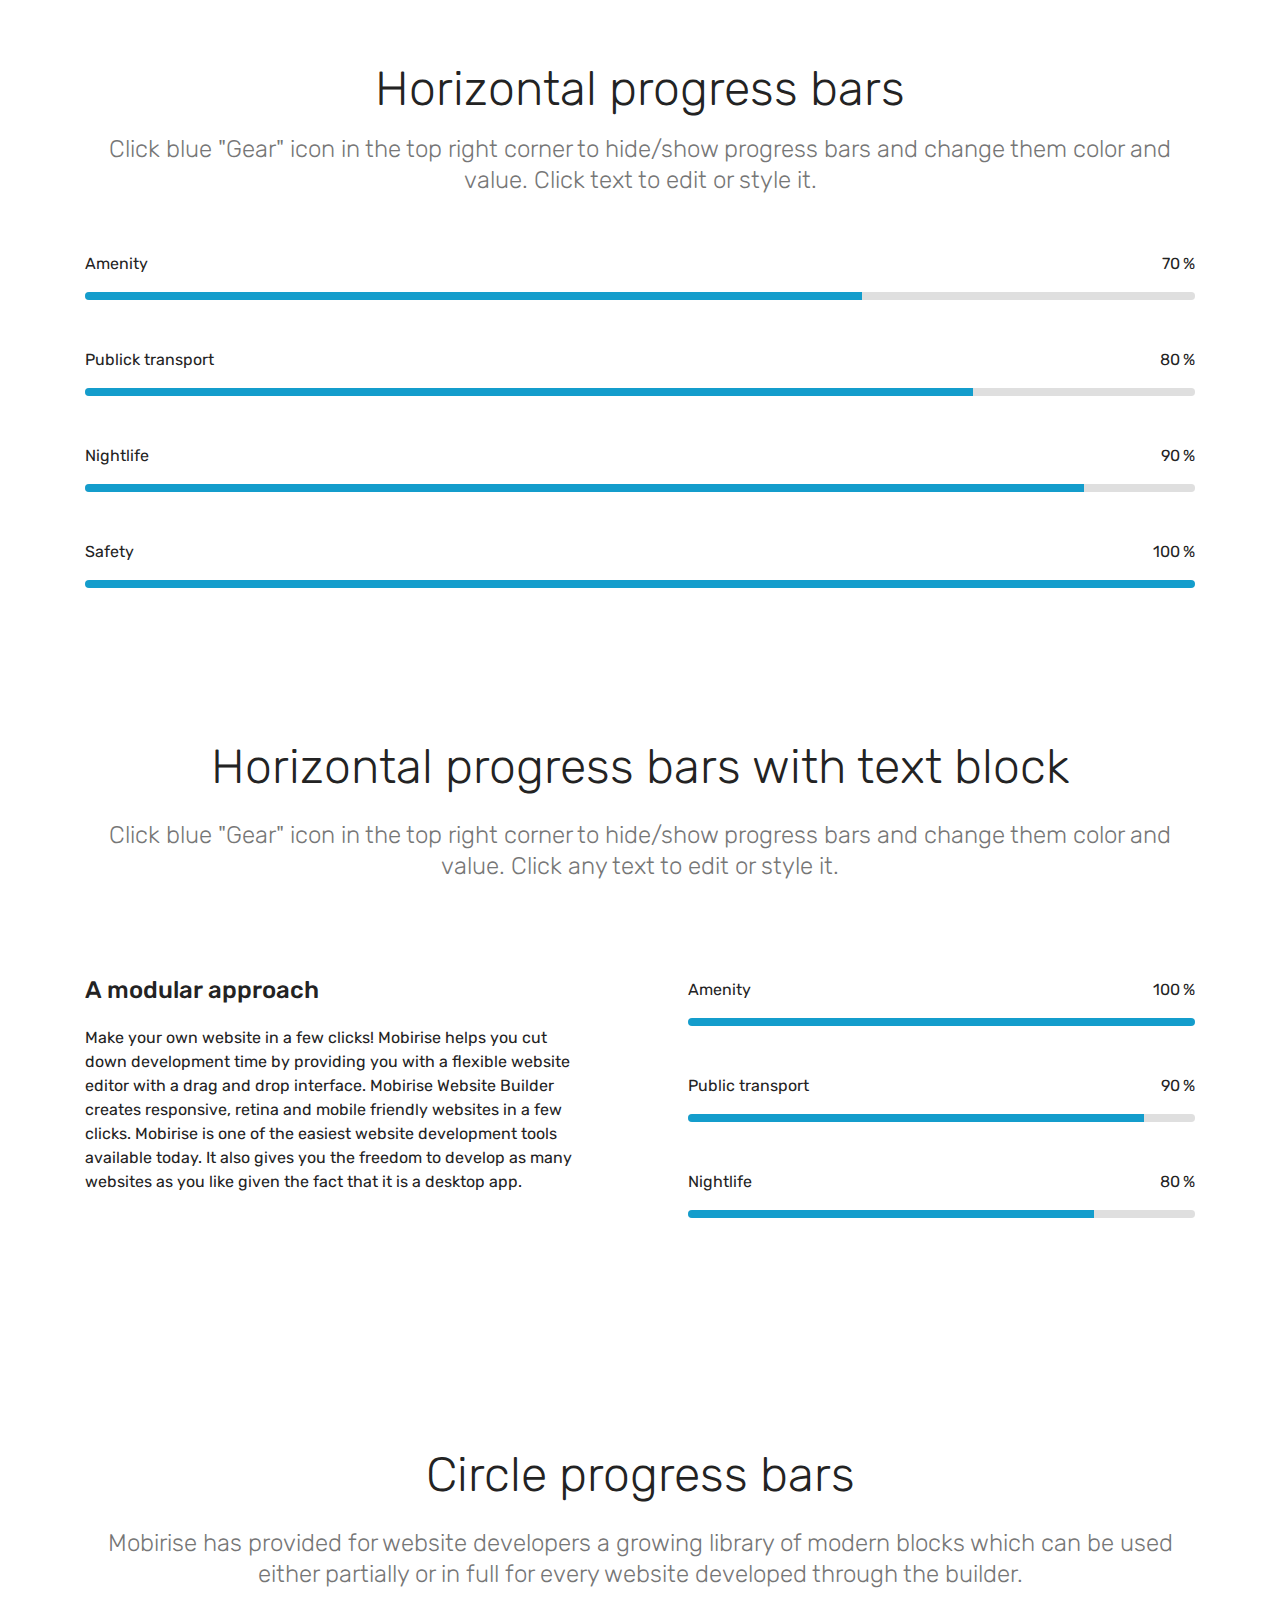
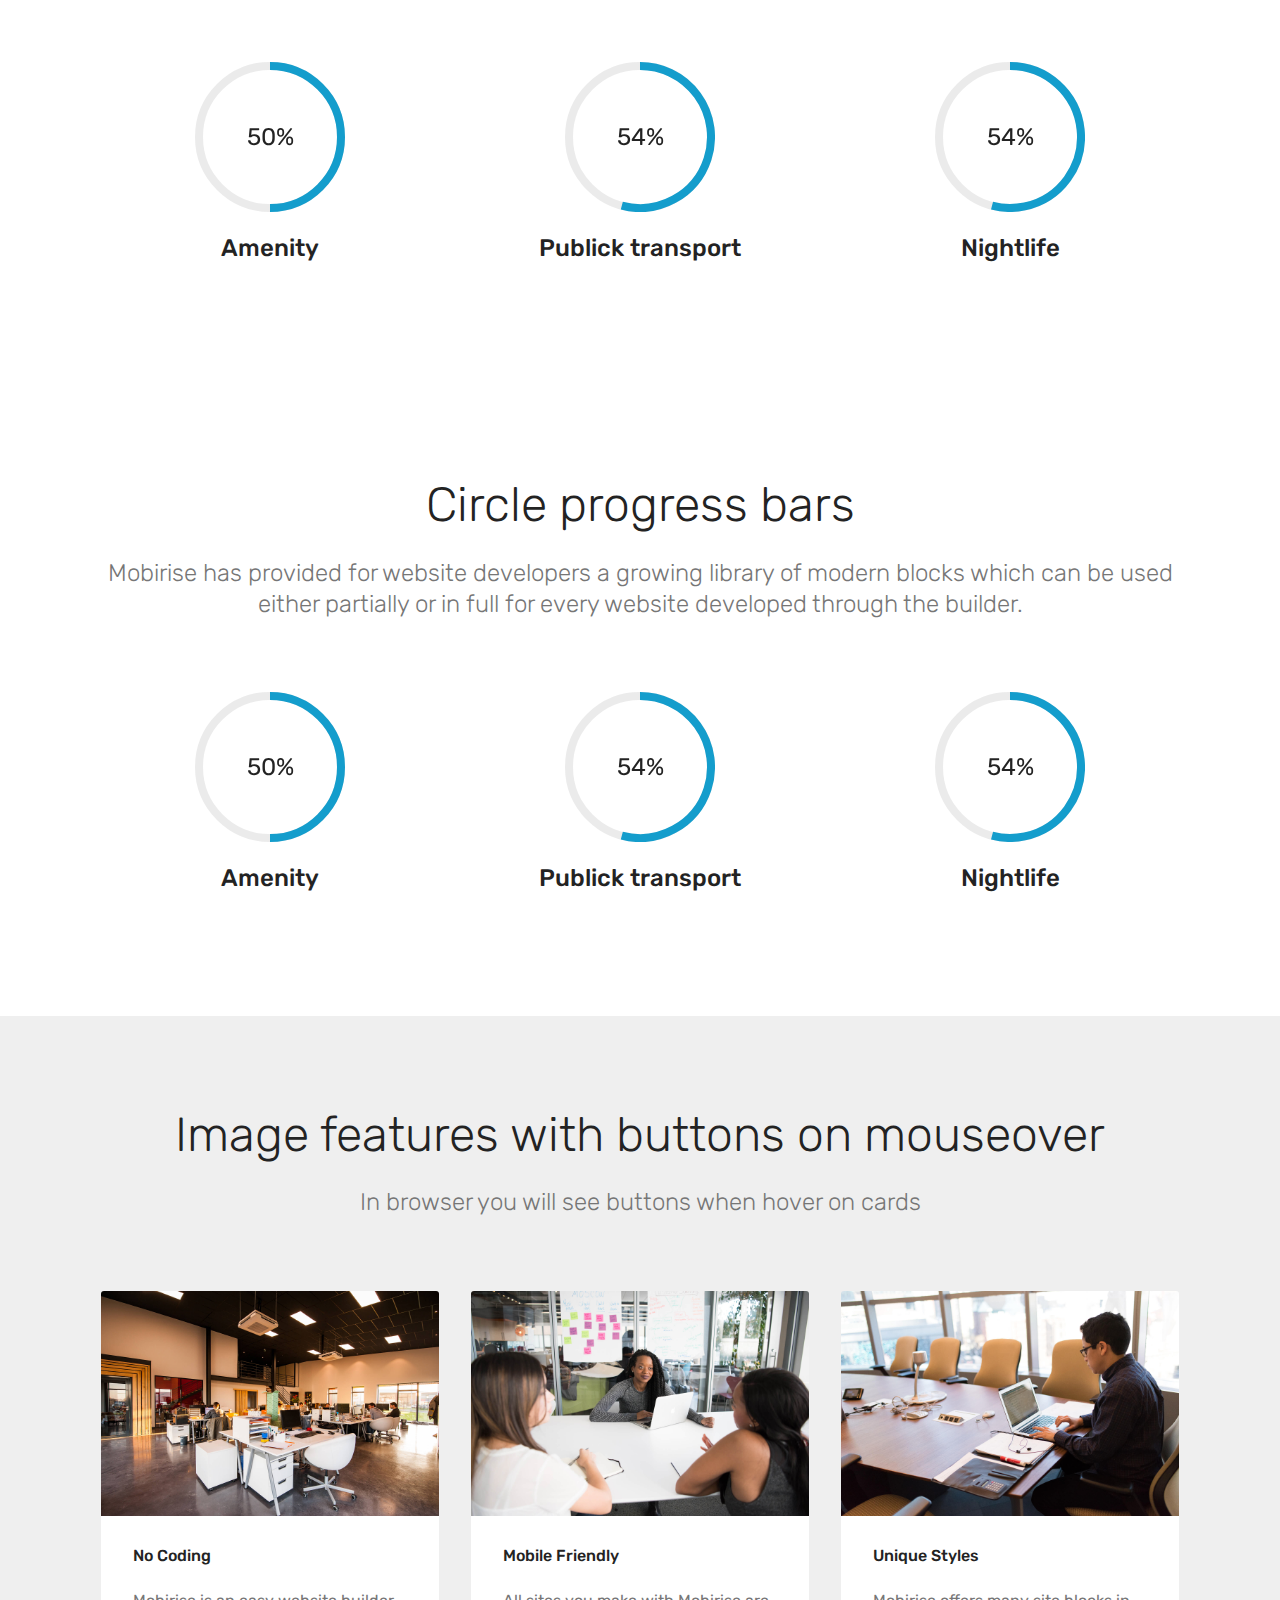
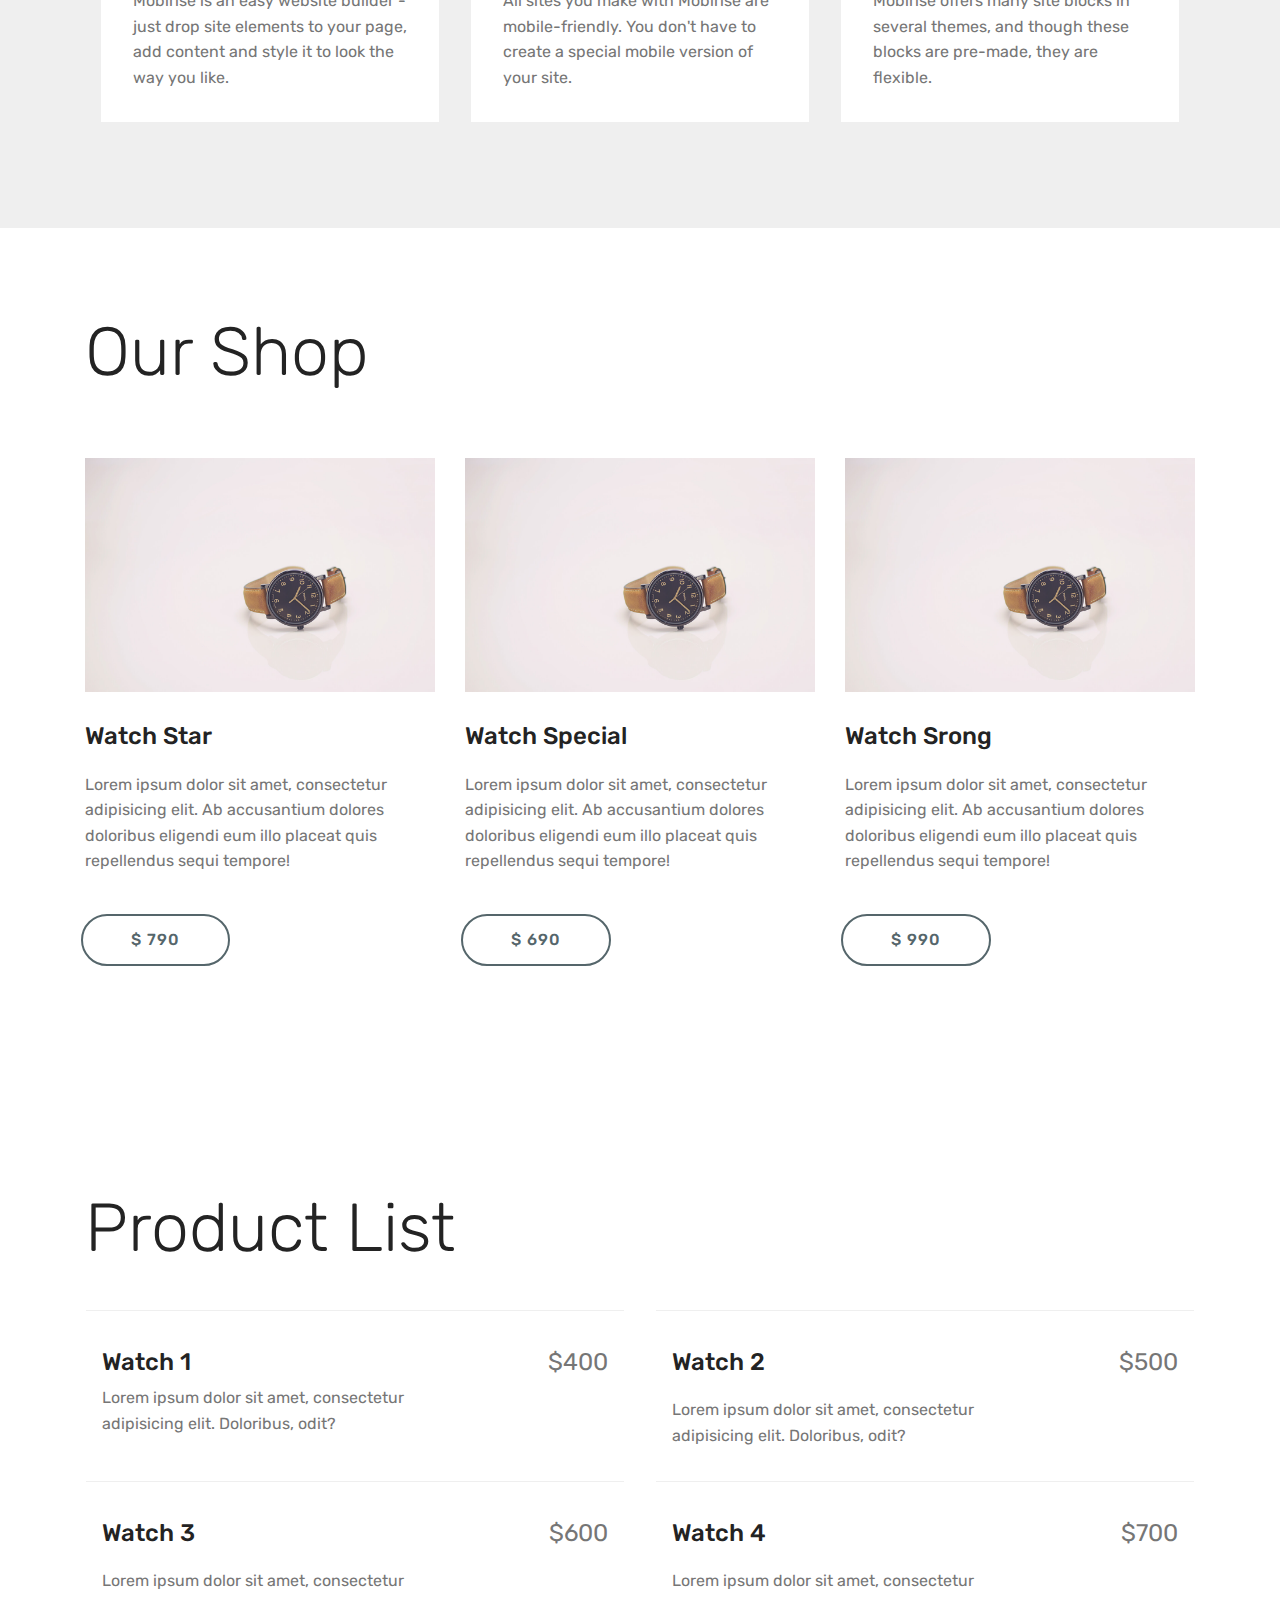
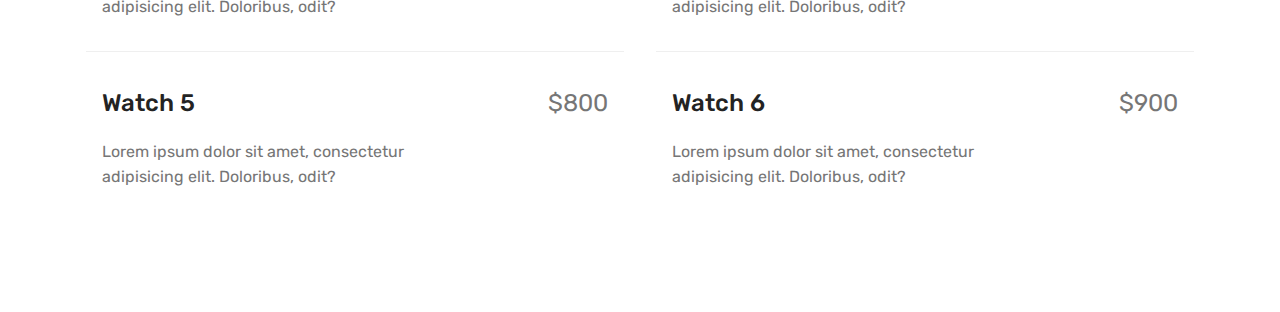
==== commit b4fb7ee5: "create github pages" ====
--- a/page1.html
+++ b/page1.html
@@ -104,7 +104,7 @@
     </div>
 </section>
 
-<section class="engine"><a href="https://mobirise.info">Mobirise</a></section><section class="progress-bars2 cid-rkrX08vwpB" id="progress-bars2-1">
+<section class="engine"><a href="https://mobirise.info/m">free website design templates</a></section><section class="progress-bars2 cid-rkrX08vwpB" id="progress-bars2-1">
     
      
 
--- a/assets/mobirise/css/mbr-additional.css
+++ b/assets/mobirise/css/mbr-additional.css
@@ -1450,6 +1450,9 @@
 .cid-rksuLQf3We H2 {
   color: #465052;
 }
+.cid-rksuLQf3We B {
+  color: #0f7699;
+}
 .cid-rksHciVwQS {
   background: #149dcc;
   padding-top: 60px;
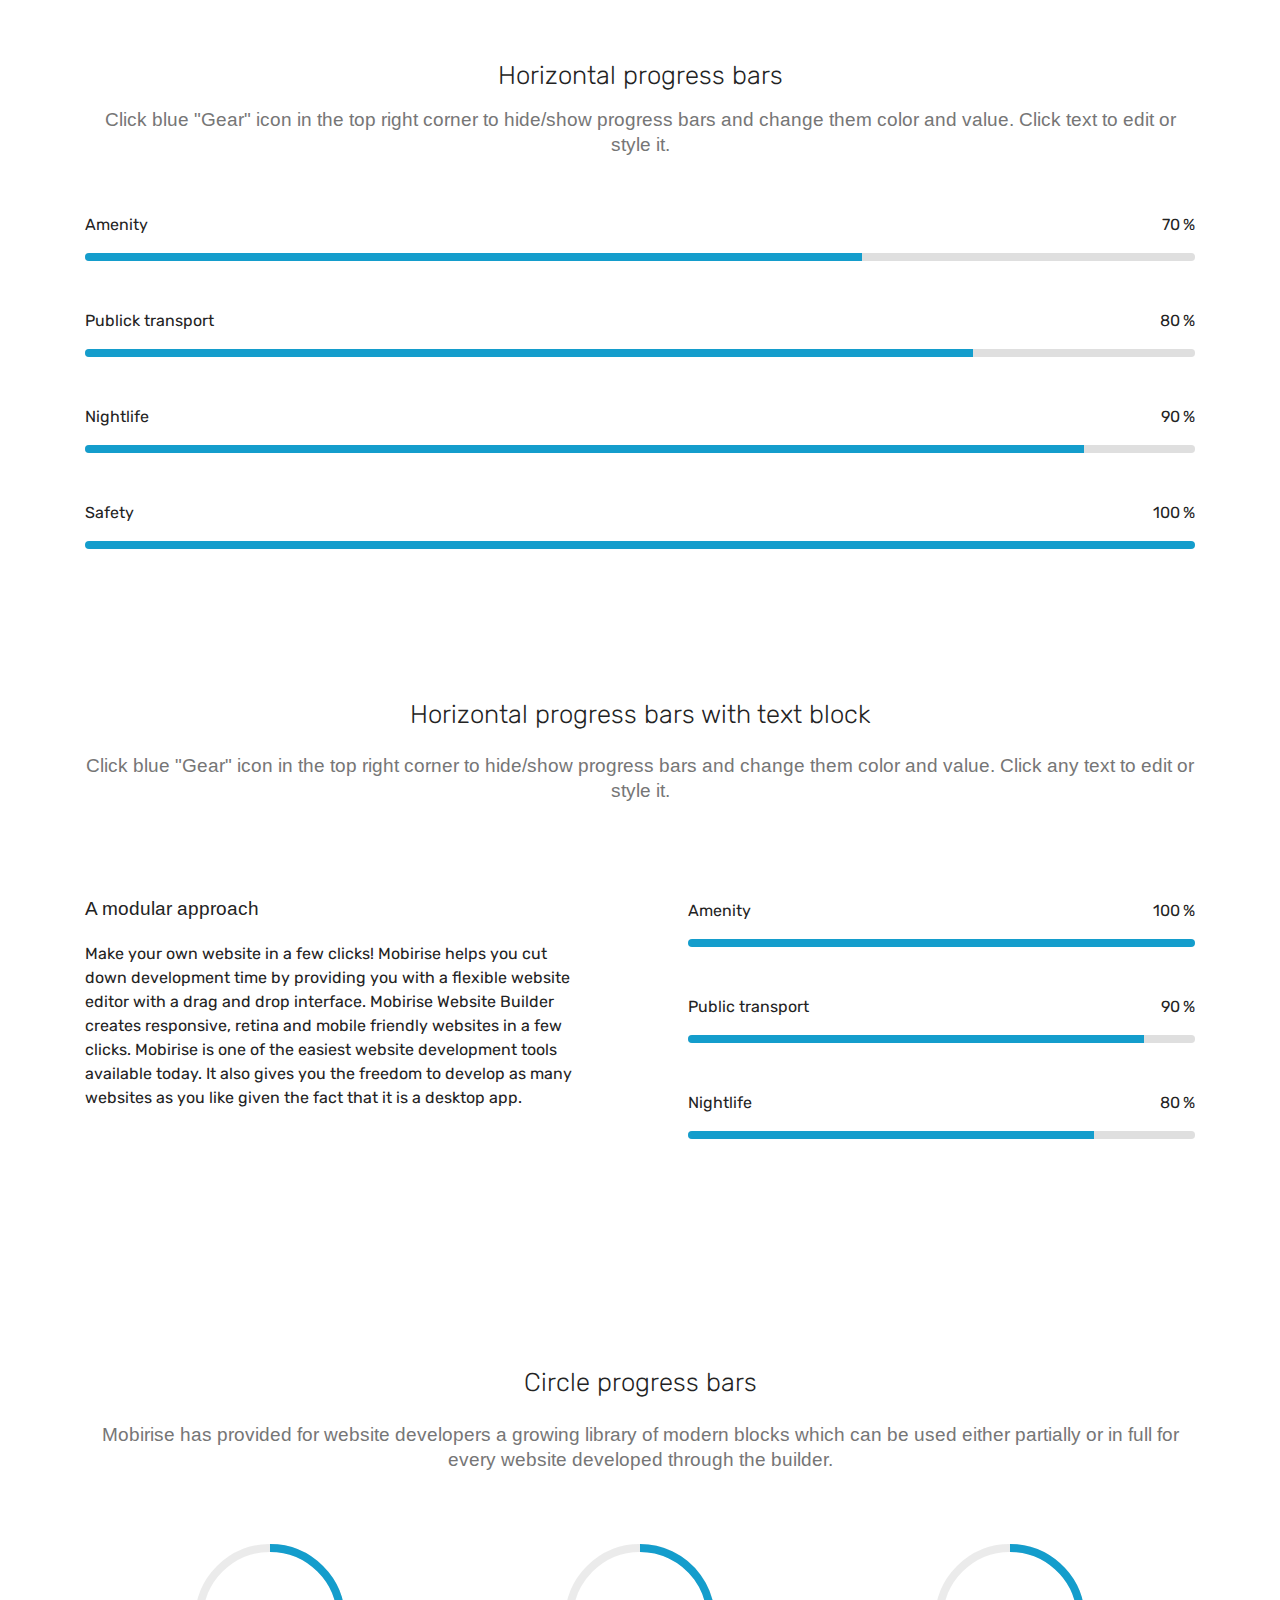
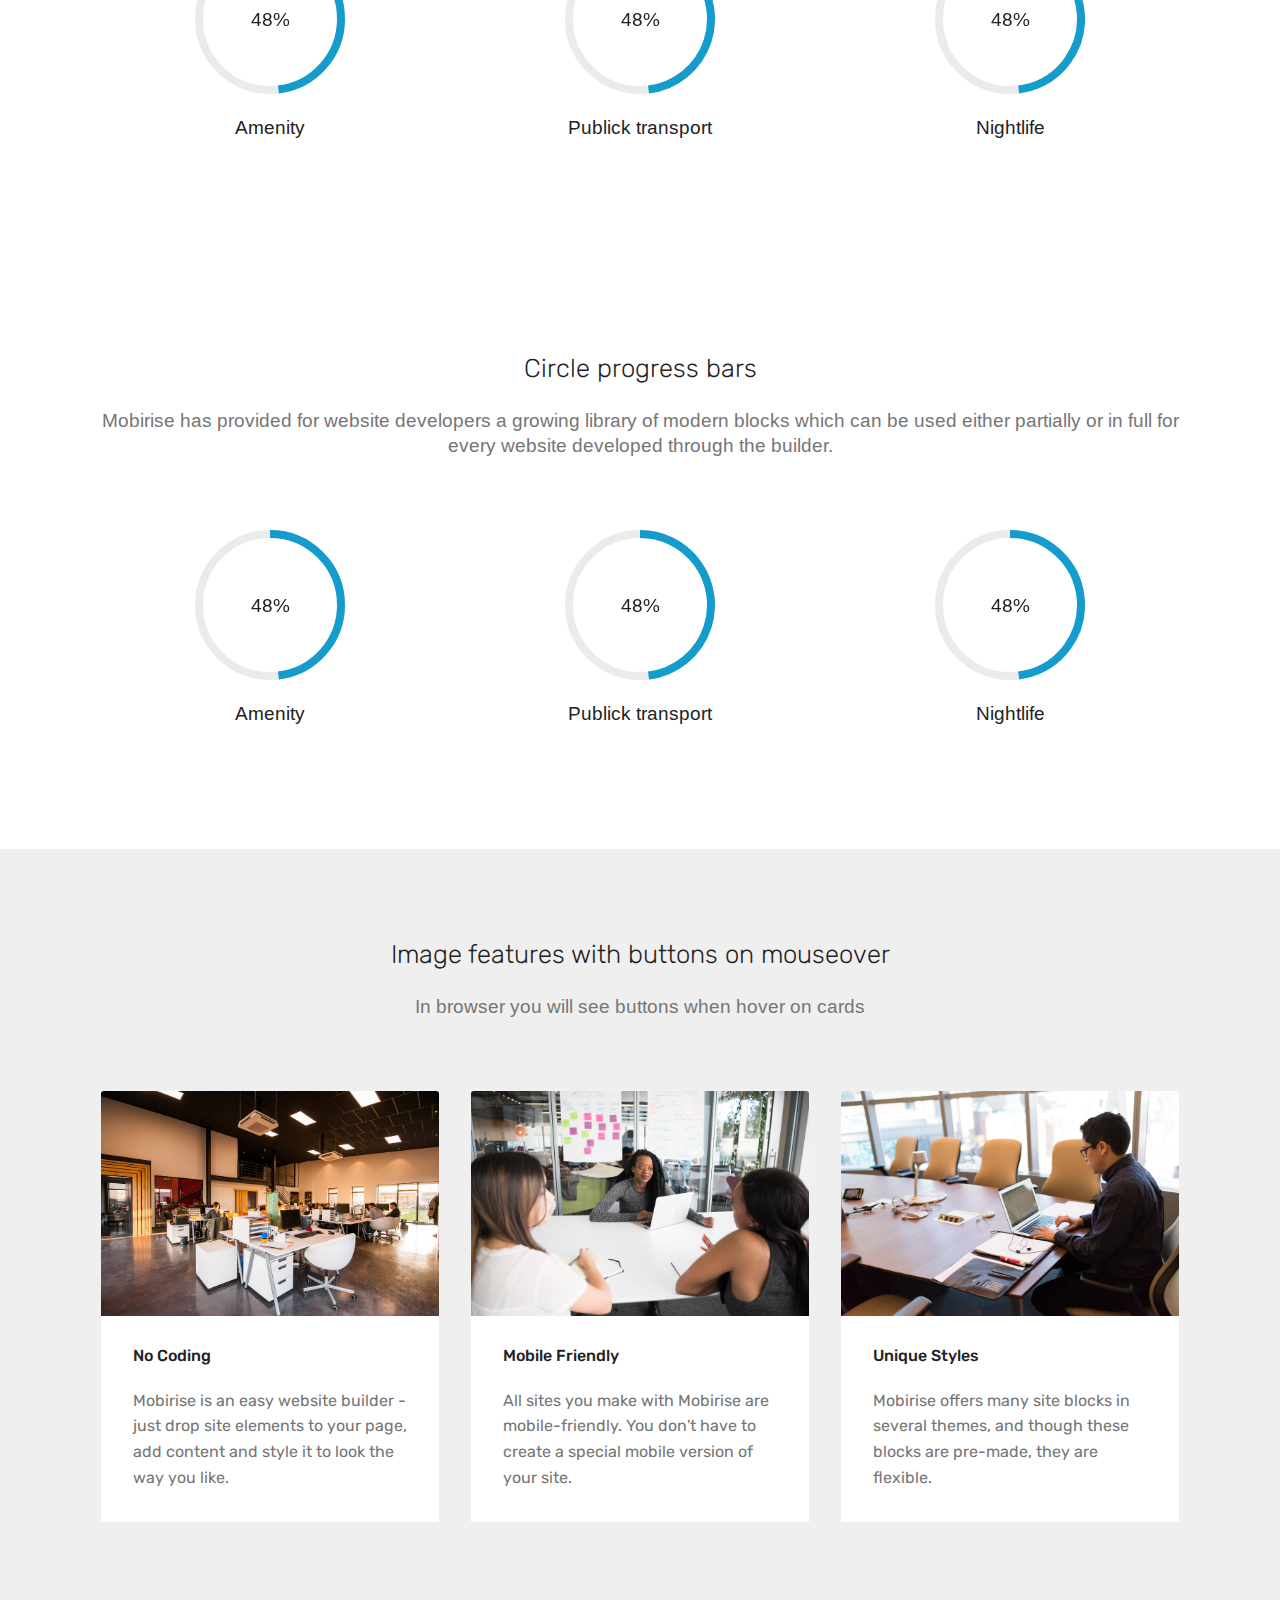
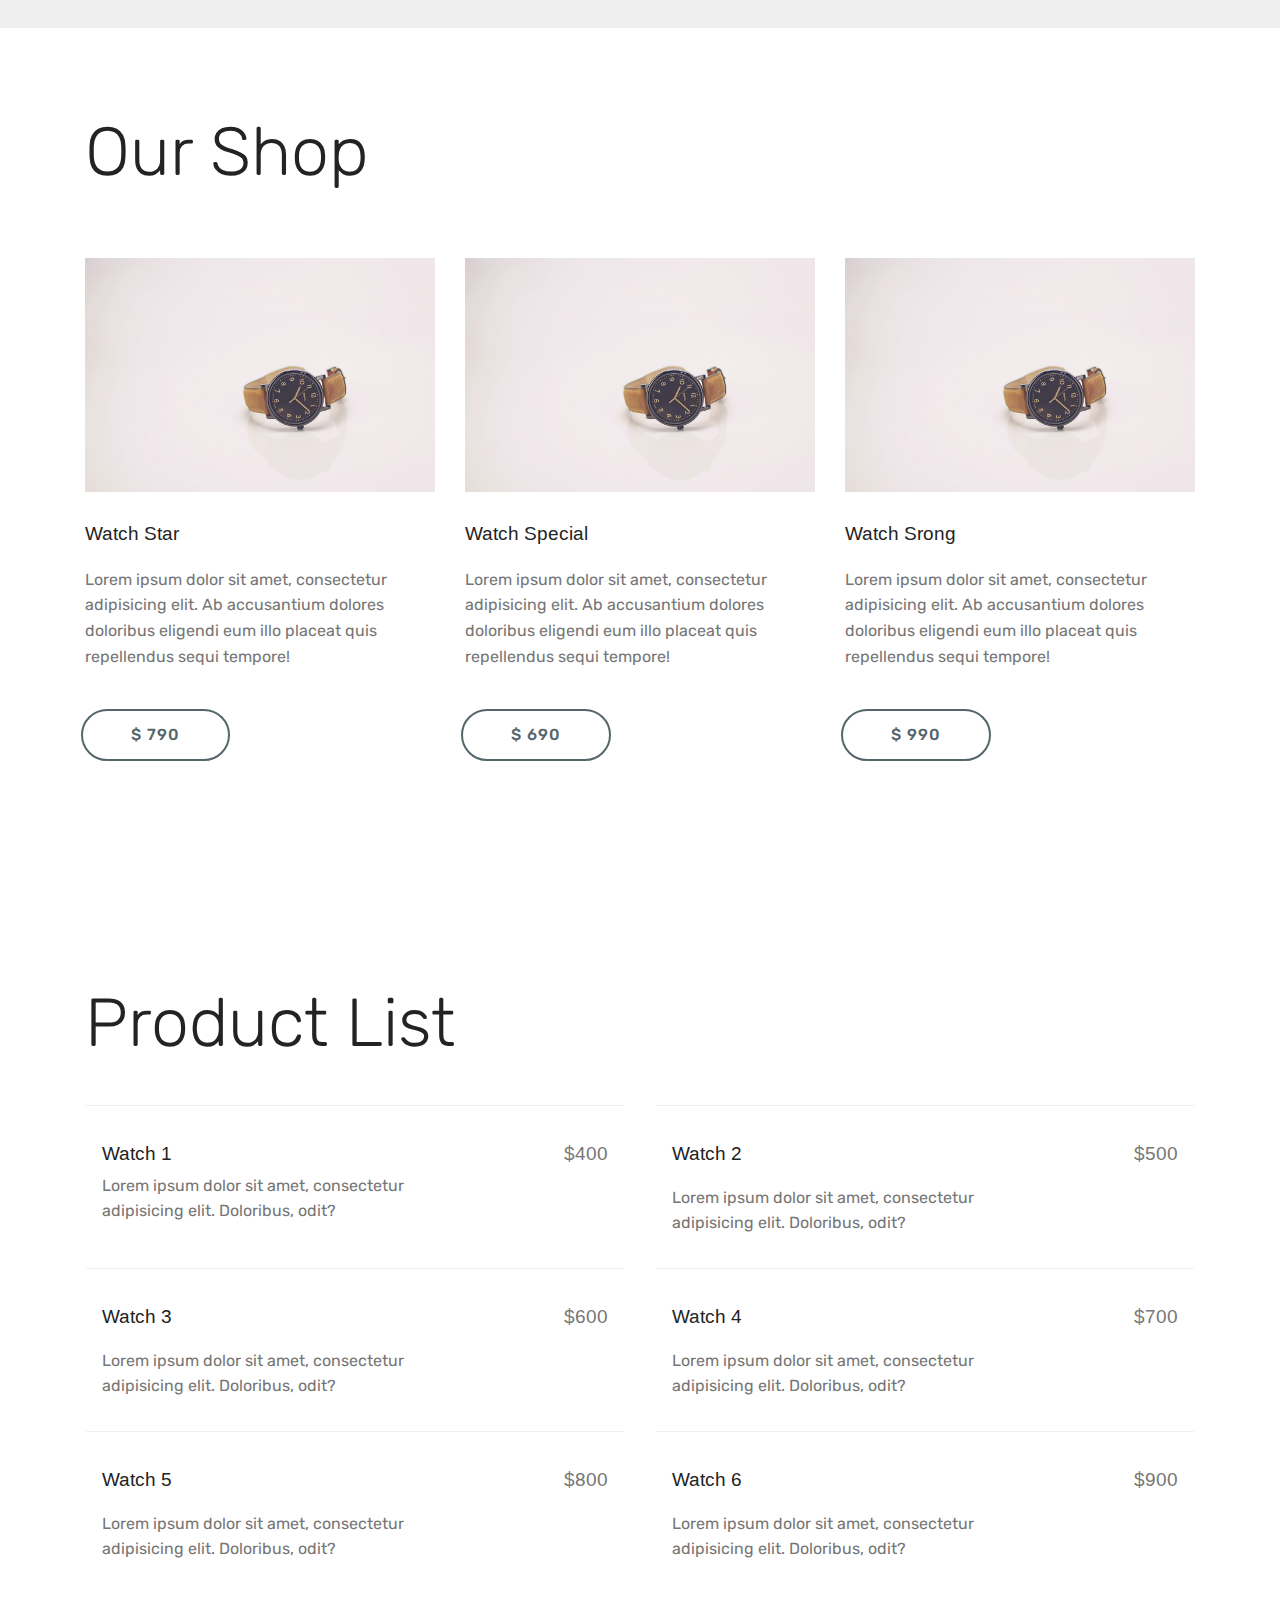
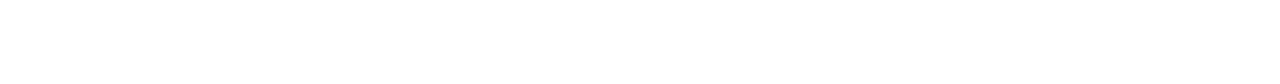
==== commit 798a624f: "create github pages" ====
--- a/page1.html
+++ b/page1.html
@@ -104,7 +104,7 @@
     </div>
 </section>
 
-<section class="engine"><a href="https://mobirise.info/m">free website design templates</a></section><section class="progress-bars2 cid-rkrX08vwpB" id="progress-bars2-1">
+<section class="engine"><a href="https://mobirise.info">Mobirise</a></section><section class="progress-bars2 cid-rkrX08vwpB" id="progress-bars2-1">
     
      
 
--- a/assets/mobirise/css/mbr-additional.css
+++ b/assets/mobirise/css/mbr-additional.css
@@ -1,4 +1,5 @@
 @import url(https://fonts.googleapis.com/css?family=Rubik:300,300i,400,400i,500,500i,700,700i,900,900i);
+@import url(https://fonts.googleapis.com/css?family=Arimo:400,400i,700,700i);
 
 
 
@@ -28,10 +29,10 @@
 }
 .display-2 {
   font-family: 'Rubik', sans-serif;
-  font-size: 3rem;
+  font-size: 1.6rem;
 }
 .display-2 > .mbr-iconfont {
-  font-size: 4.8rem;
+  font-size: 2.56rem;
 }
 .display-4 {
   font-family: 'Rubik', sans-serif;
@@ -41,11 +42,11 @@
   font-size: 1.6rem;
 }
 .display-5 {
-  font-family: 'Rubik', sans-serif;
-  font-size: 1.5rem;
+  font-family: 'Arimo', sans-serif;
+  font-size: 1.2rem;
 }
 .display-5 > .mbr-iconfont {
-  font-size: 2.4rem;
+  font-size: 1.92rem;
 }
 .display-7 {
   font-family: 'Rubik', sans-serif;
@@ -66,9 +67,9 @@
     line-height: calc( 1.4 * (2.1374999999999997rem + (4.25 - 2.1374999999999997) * ((100vw - 20rem) / (48 - 20))));
   }
   .display-2 {
-    font-size: 2.4rem;
-    font-size: calc( 1.7rem + (3 - 1.7) * ((100vw - 20rem) / (48 - 20)));
-    line-height: calc( 1.4 * (1.7rem + (3 - 1.7) * ((100vw - 20rem) / (48 - 20))));
+    font-size: 1.28rem;
+    font-size: calc( 1.21rem + (1.6 - 1.21) * ((100vw - 20rem) / (48 - 20)));
+    line-height: calc( 1.4 * (1.21rem + (1.6 - 1.21) * ((100vw - 20rem) / (48 - 20))));
   }
   .display-4 {
     font-size: 0.8rem;
@@ -76,9 +77,9 @@
     line-height: calc( 1.4 * (1rem + (1 - 1) * ((100vw - 20rem) / (48 - 20))));
   }
   .display-5 {
-    font-size: 1.2rem;
-    font-size: calc( 1.175rem + (1.5 - 1.175) * ((100vw - 20rem) / (48 - 20)));
-    line-height: calc( 1.4 * (1.175rem + (1.5 - 1.175) * ((100vw - 20rem) / (48 - 20))));
+    font-size: 0.96rem;
+    font-size: calc( 1.07rem + (1.2 - 1.07) * ((100vw - 20rem) / (48 - 20)));
+    line-height: calc( 1.4 * (1.07rem + (1.2 - 1.07) * ((100vw - 20rem) / (48 - 20))));
   }
 }
 /* Buttons */
@@ -1440,7 +1441,7 @@
 }
 .cid-rksuLQf3We {
   padding-top: 60px;
-  padding-bottom: 60px;
+  padding-bottom: 45px;
   background-color: #ffffff;
 }
 .cid-rksuLQf3We .mbr-section-subtitle {
@@ -1448,7 +1449,8 @@
   text-align: center;
 }
 .cid-rksuLQf3We H2 {
-  color: #465052;
+  color: #0f7699;
+  text-align: center;
 }
 .cid-rksuLQf3We B {
   color: #0f7699;
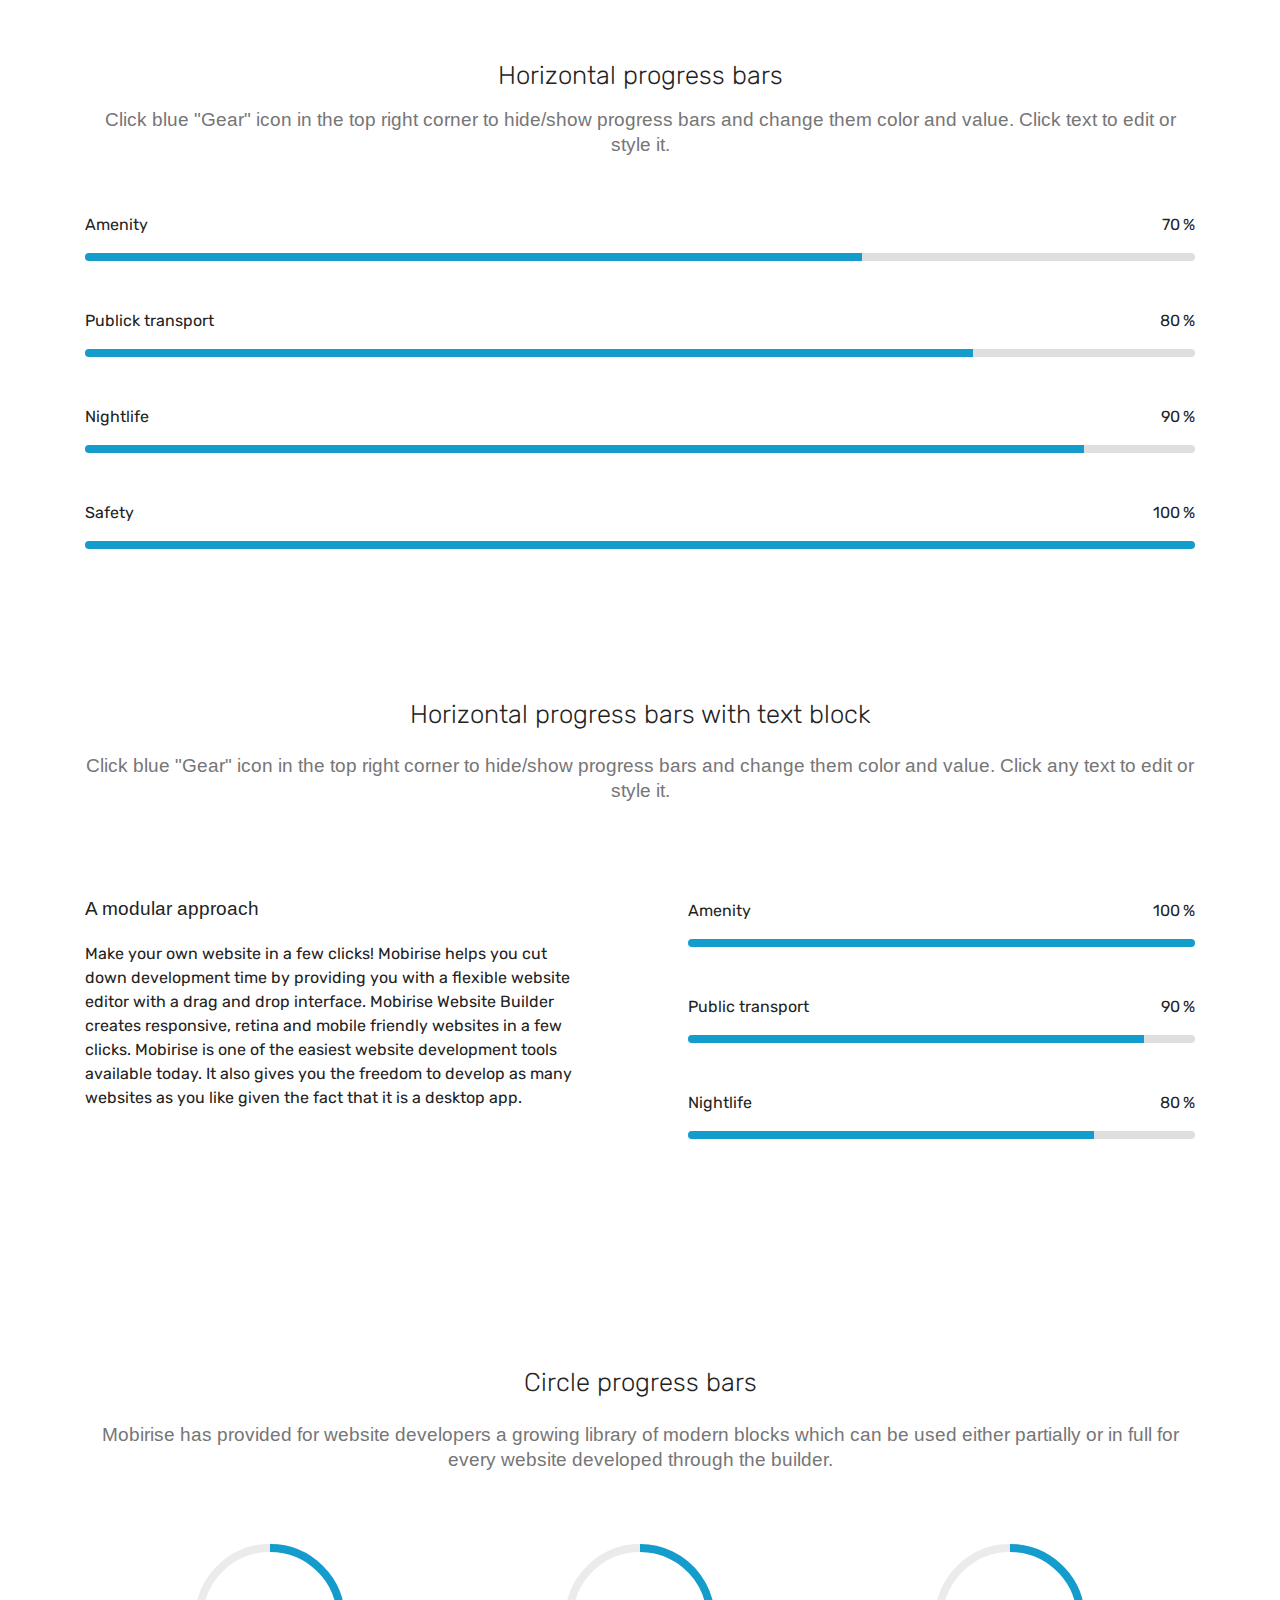
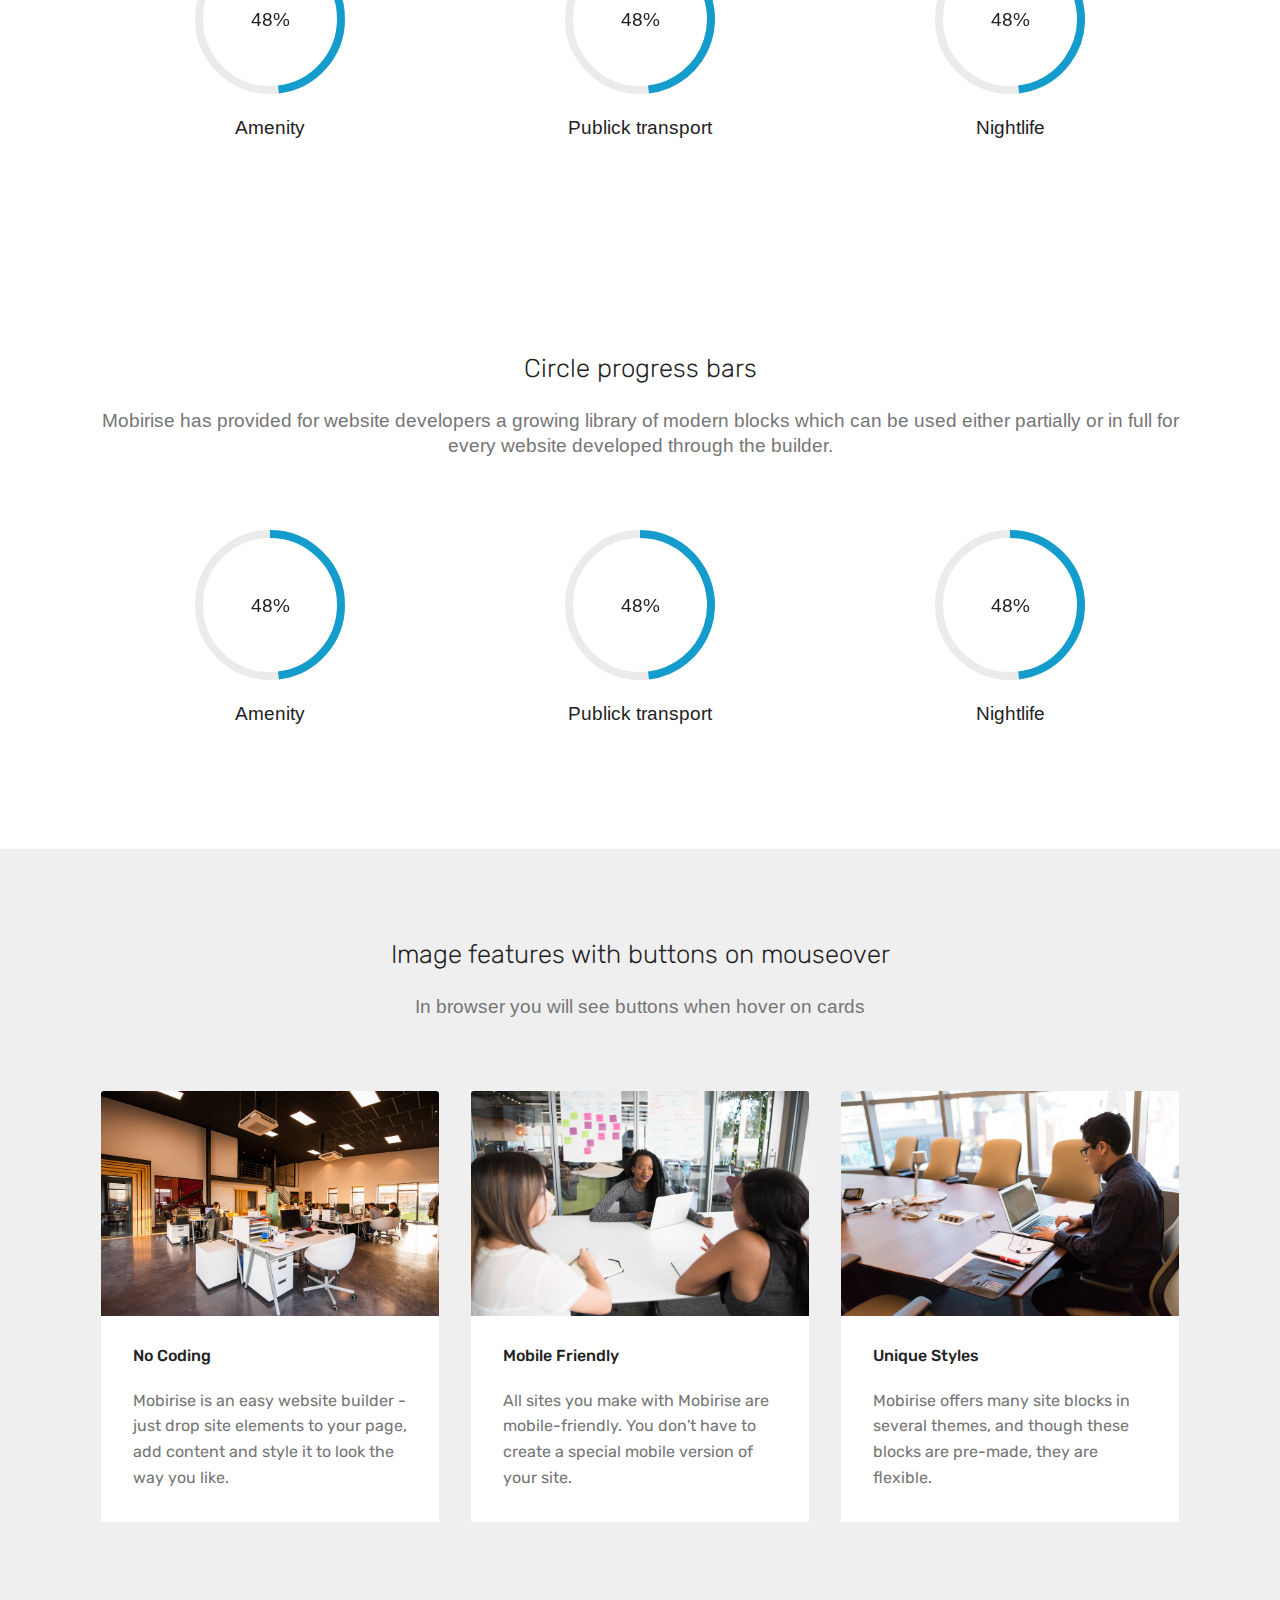
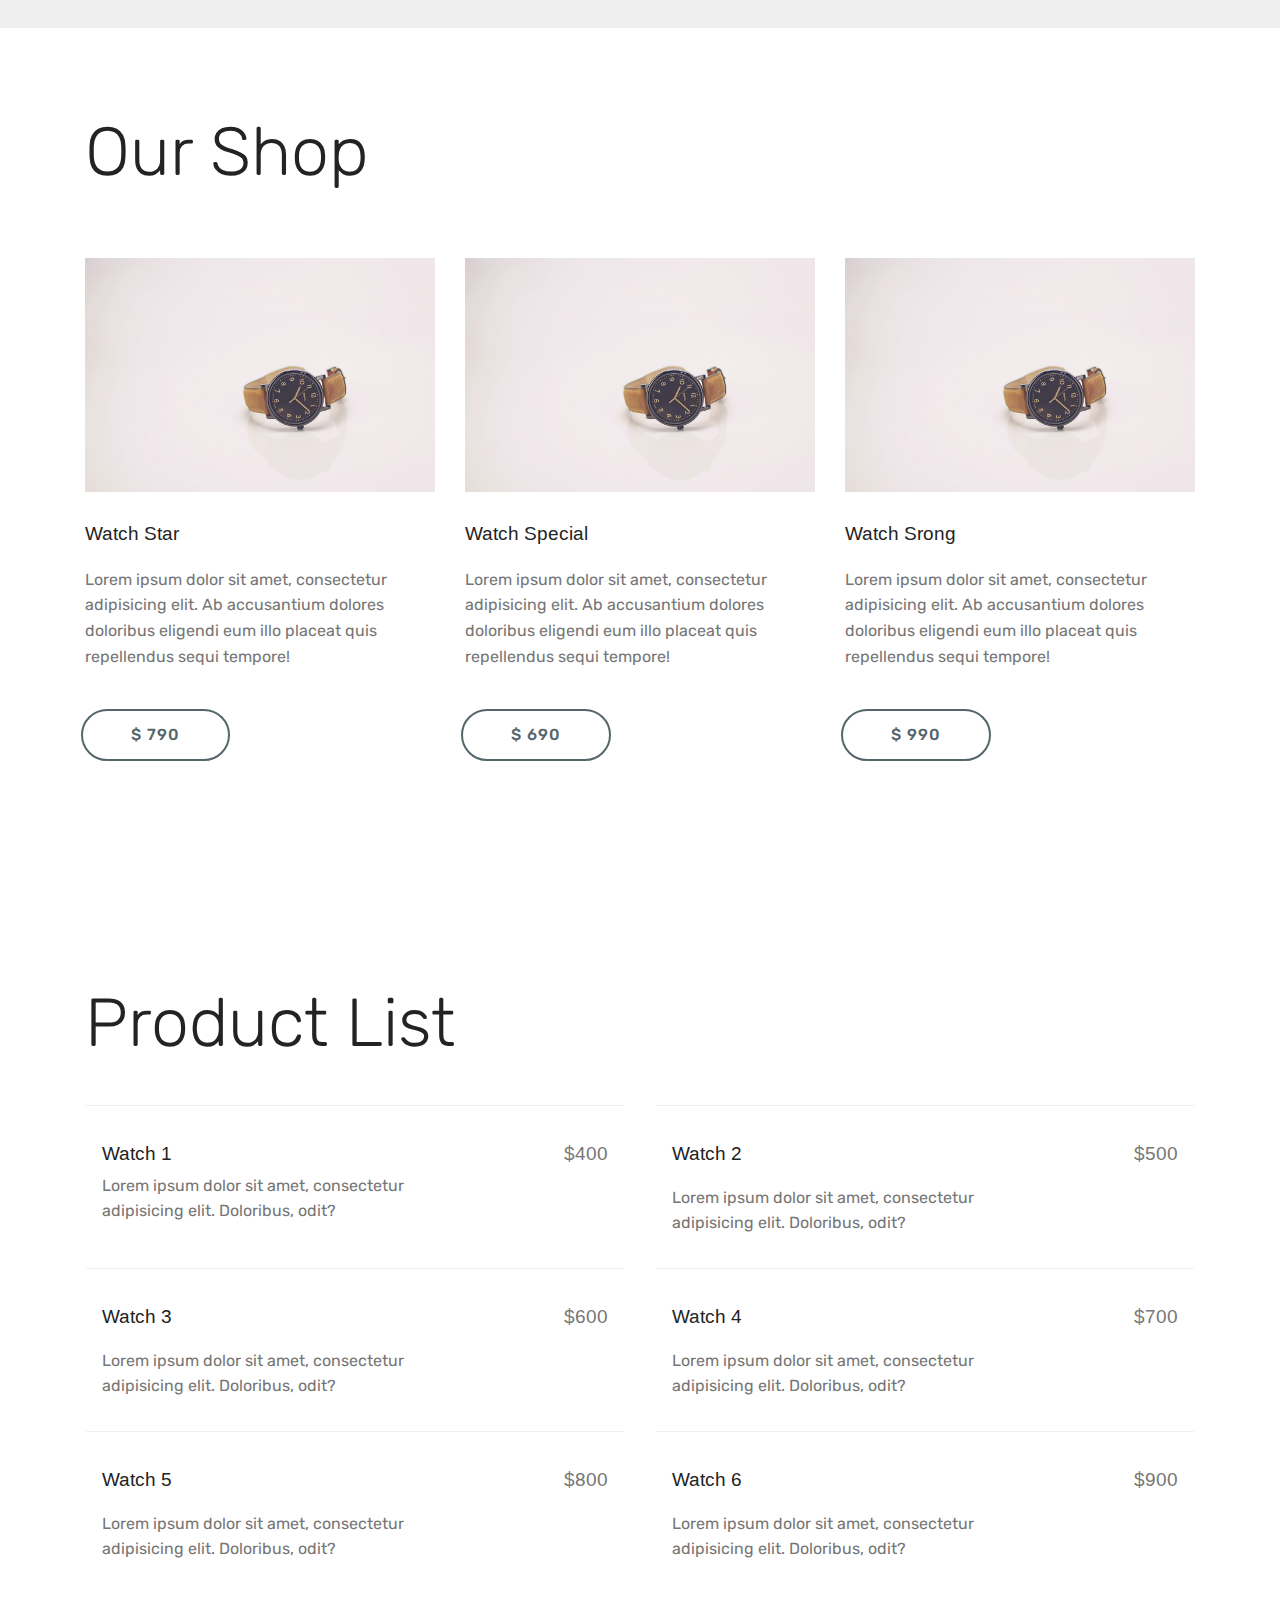
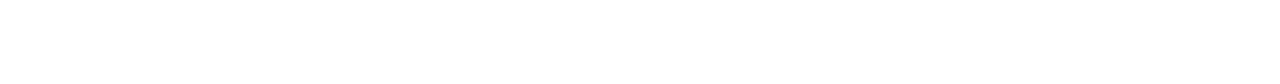
==== commit 7297f6c5: "create github pages" ====
--- a/page1.html
+++ b/page1.html
@@ -104,7 +104,7 @@
     </div>
 </section>
 
-<section class="engine"><a href="https://mobirise.info">Mobirise</a></section><section class="progress-bars2 cid-rkrX08vwpB" id="progress-bars2-1">
+<section class="engine"><a href="https://mobirise.info/y">html website templates</a></section><section class="progress-bars2 cid-rkrX08vwpB" id="progress-bars2-1">
     
      
 
--- a/assets/mobirise/css/mbr-additional.css
+++ b/assets/mobirise/css/mbr-additional.css
@@ -1592,6 +1592,7 @@
 }
 .cid-rksv5xj65r .section-text {
   padding: 2rem 0;
+  color: #0f7699;
 }
 .cid-rksv5xj65r .inner-container {
   margin: 0 auto;
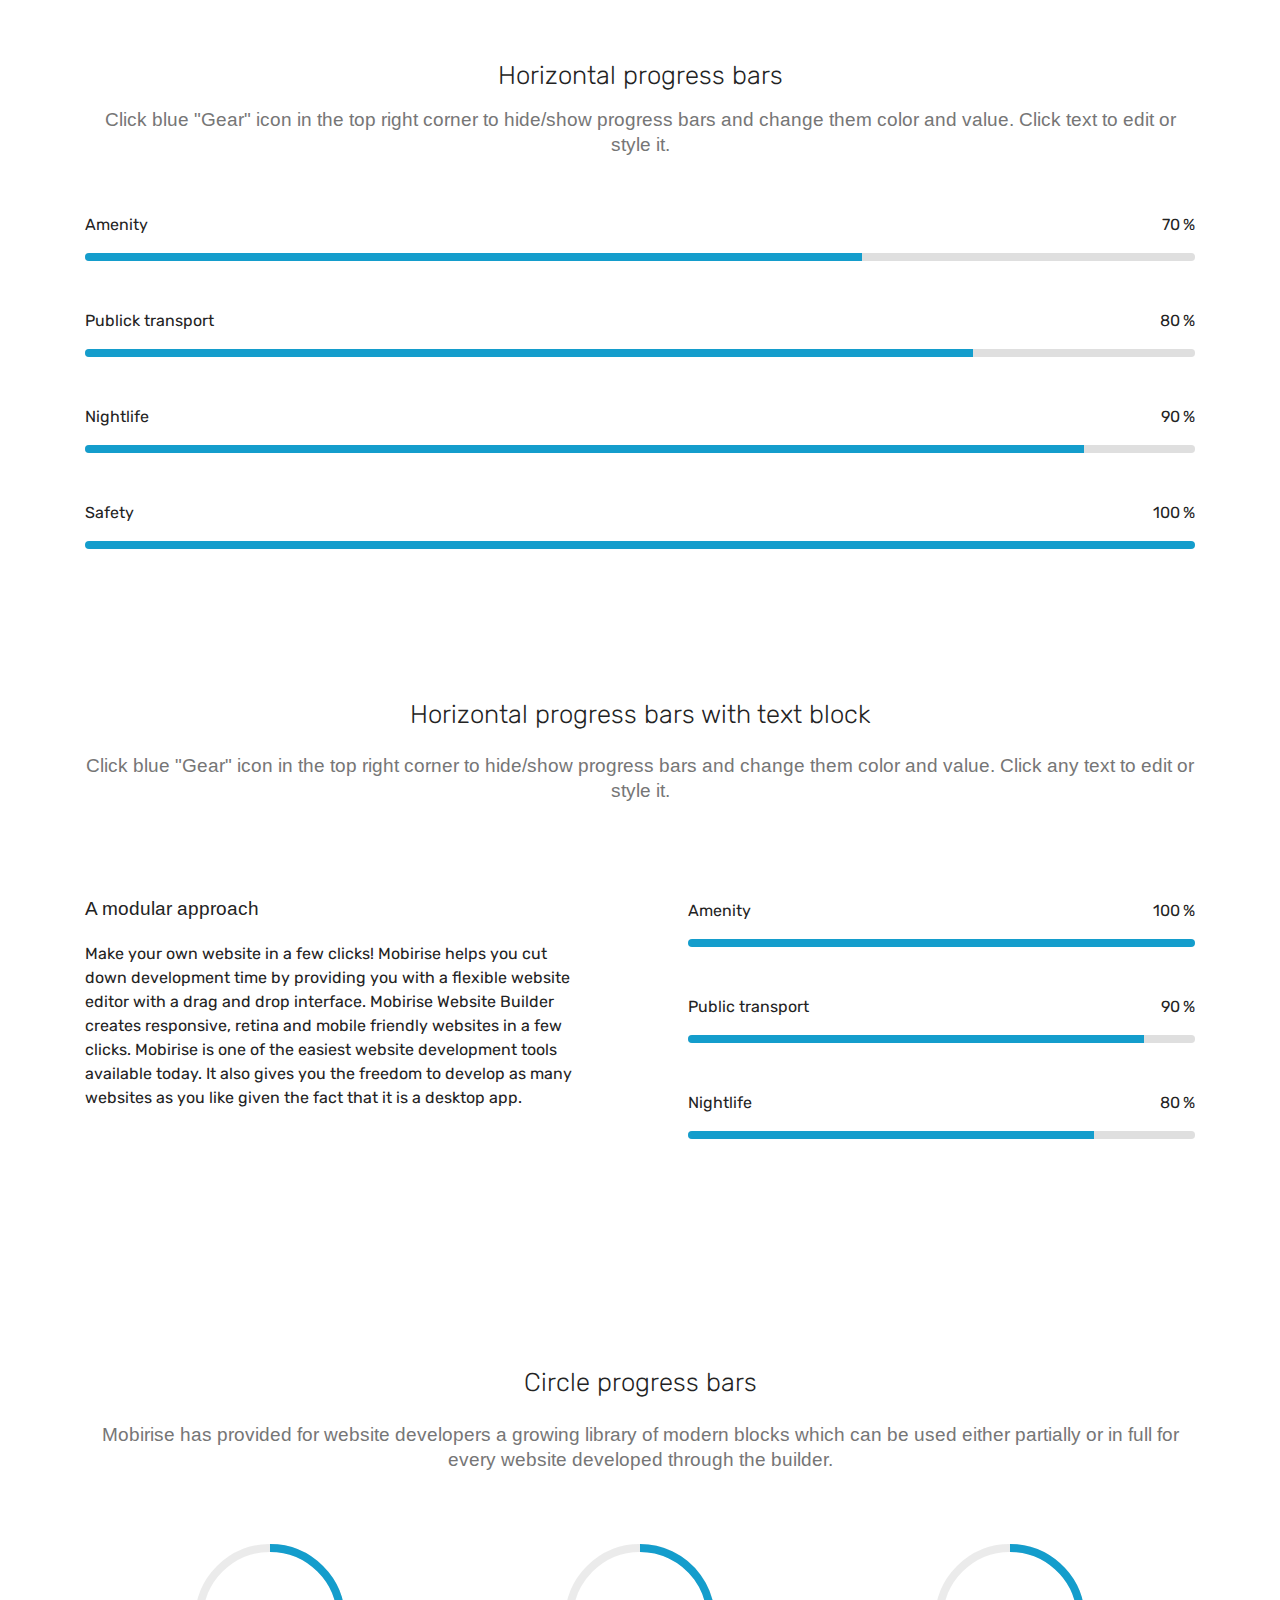
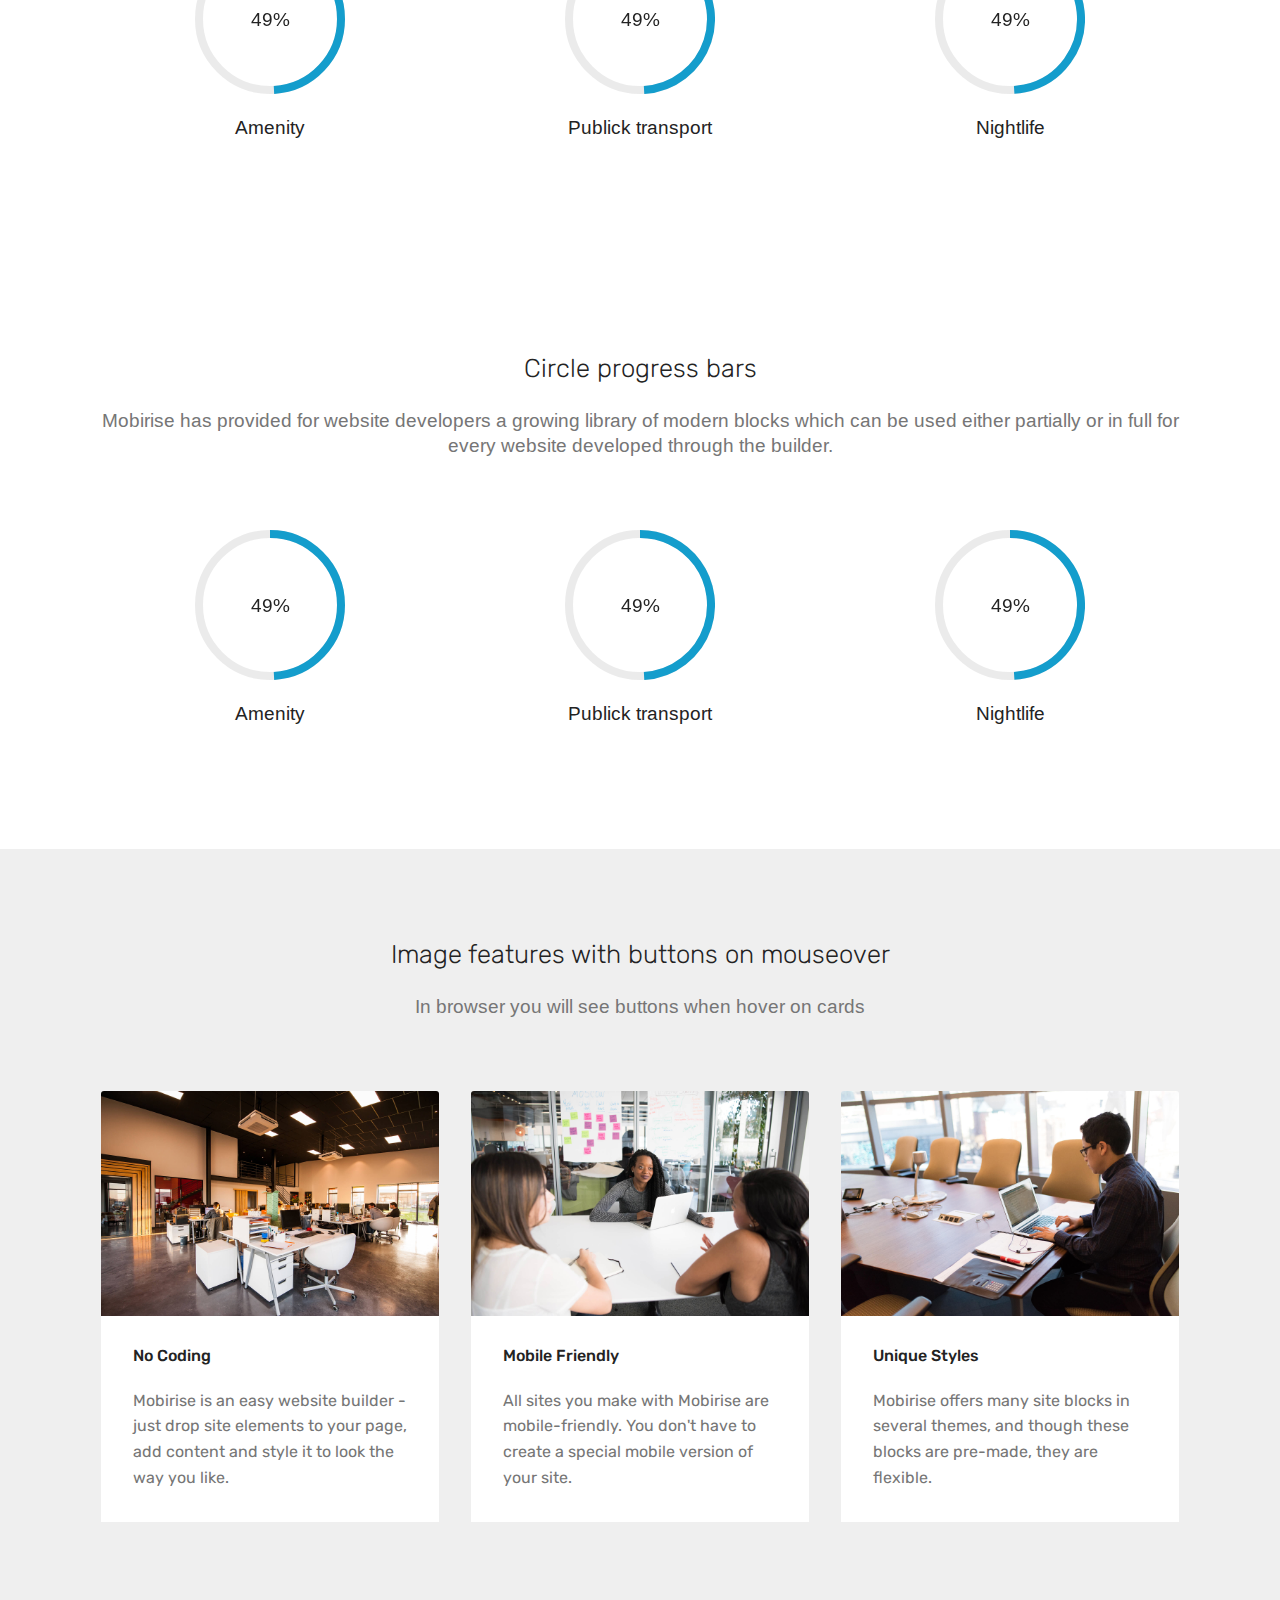
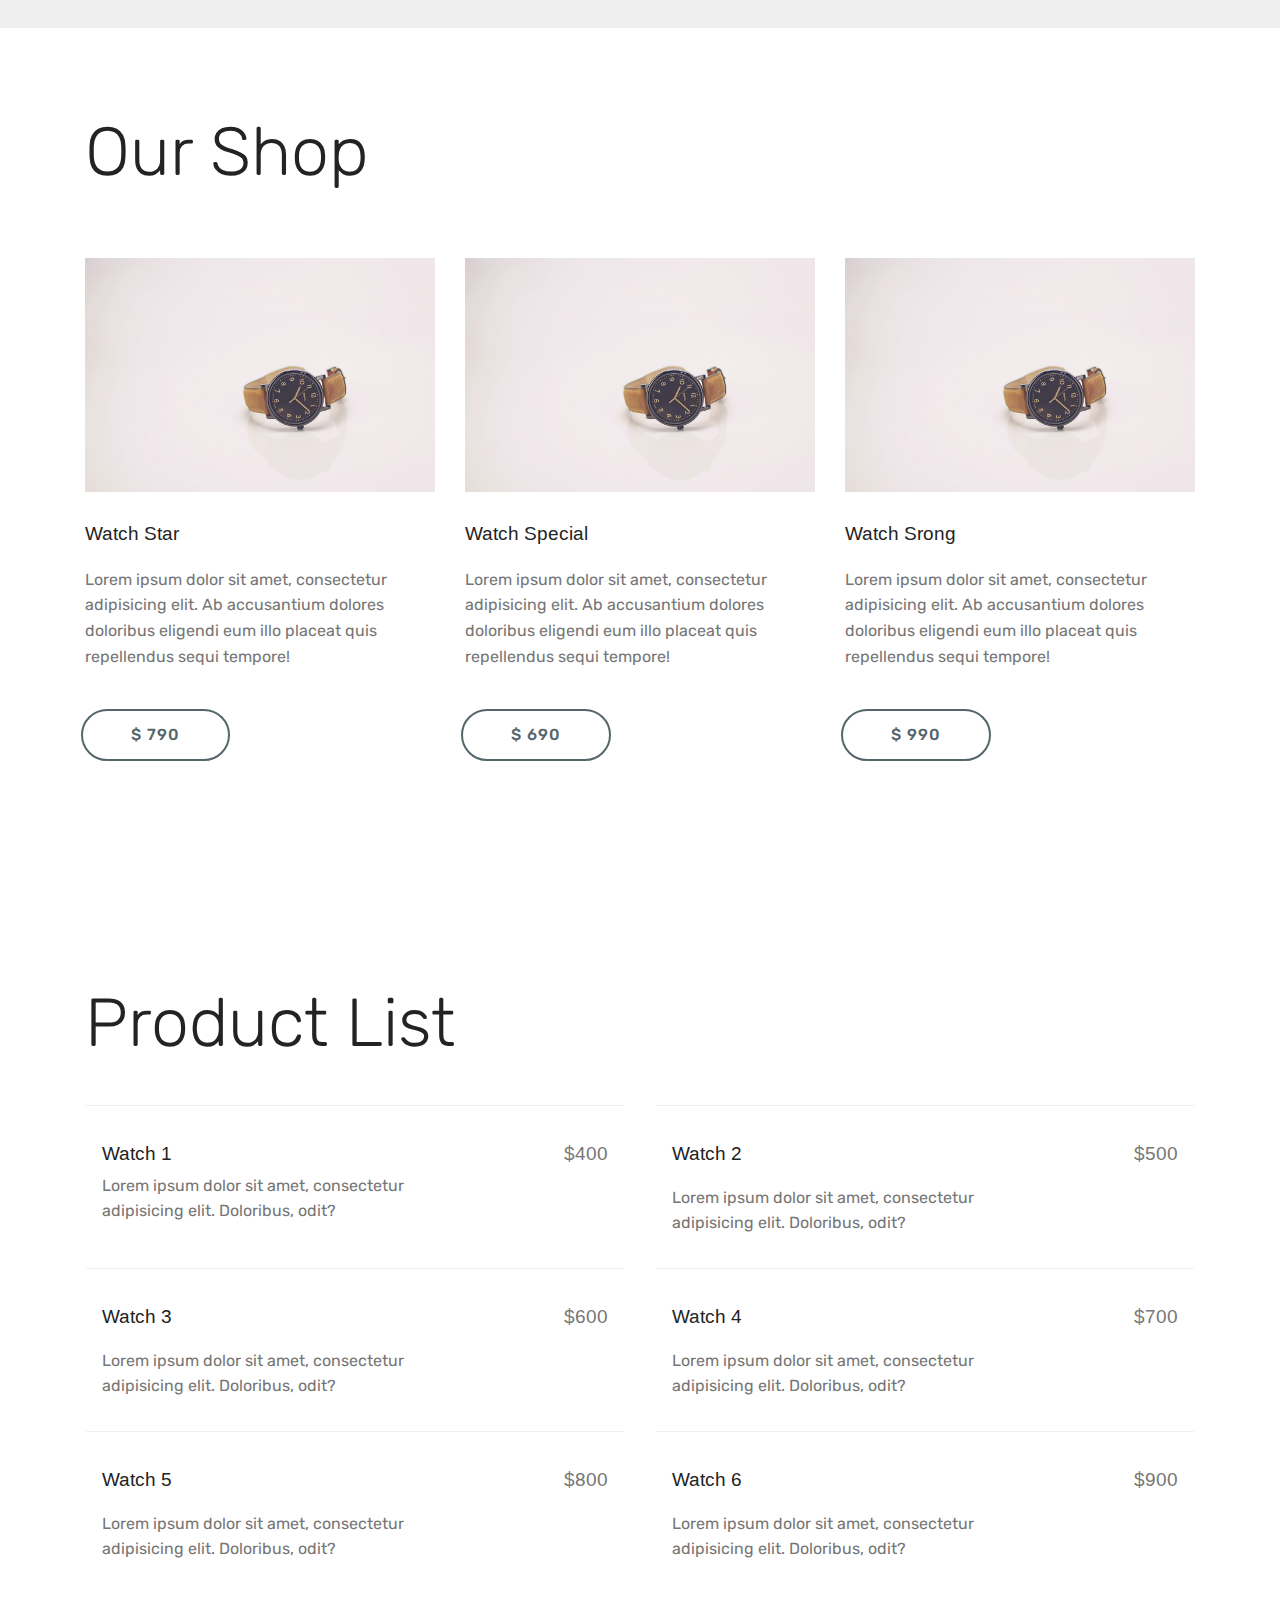
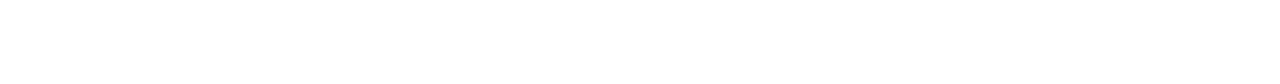
==== commit 729f1ad7: "create github pages" ====
--- a/page1.html
+++ b/page1.html
@@ -104,7 +104,7 @@
     </div>
 </section>
 
-<section class="engine"><a href="https://mobirise.info/y">html website templates</a></section><section class="progress-bars2 cid-rkrX08vwpB" id="progress-bars2-1">
+<section class="engine"><a href="https://mobirise.info/v">free html templates</a></section><section class="progress-bars2 cid-rkrX08vwpB" id="progress-bars2-1">
     
      
 
